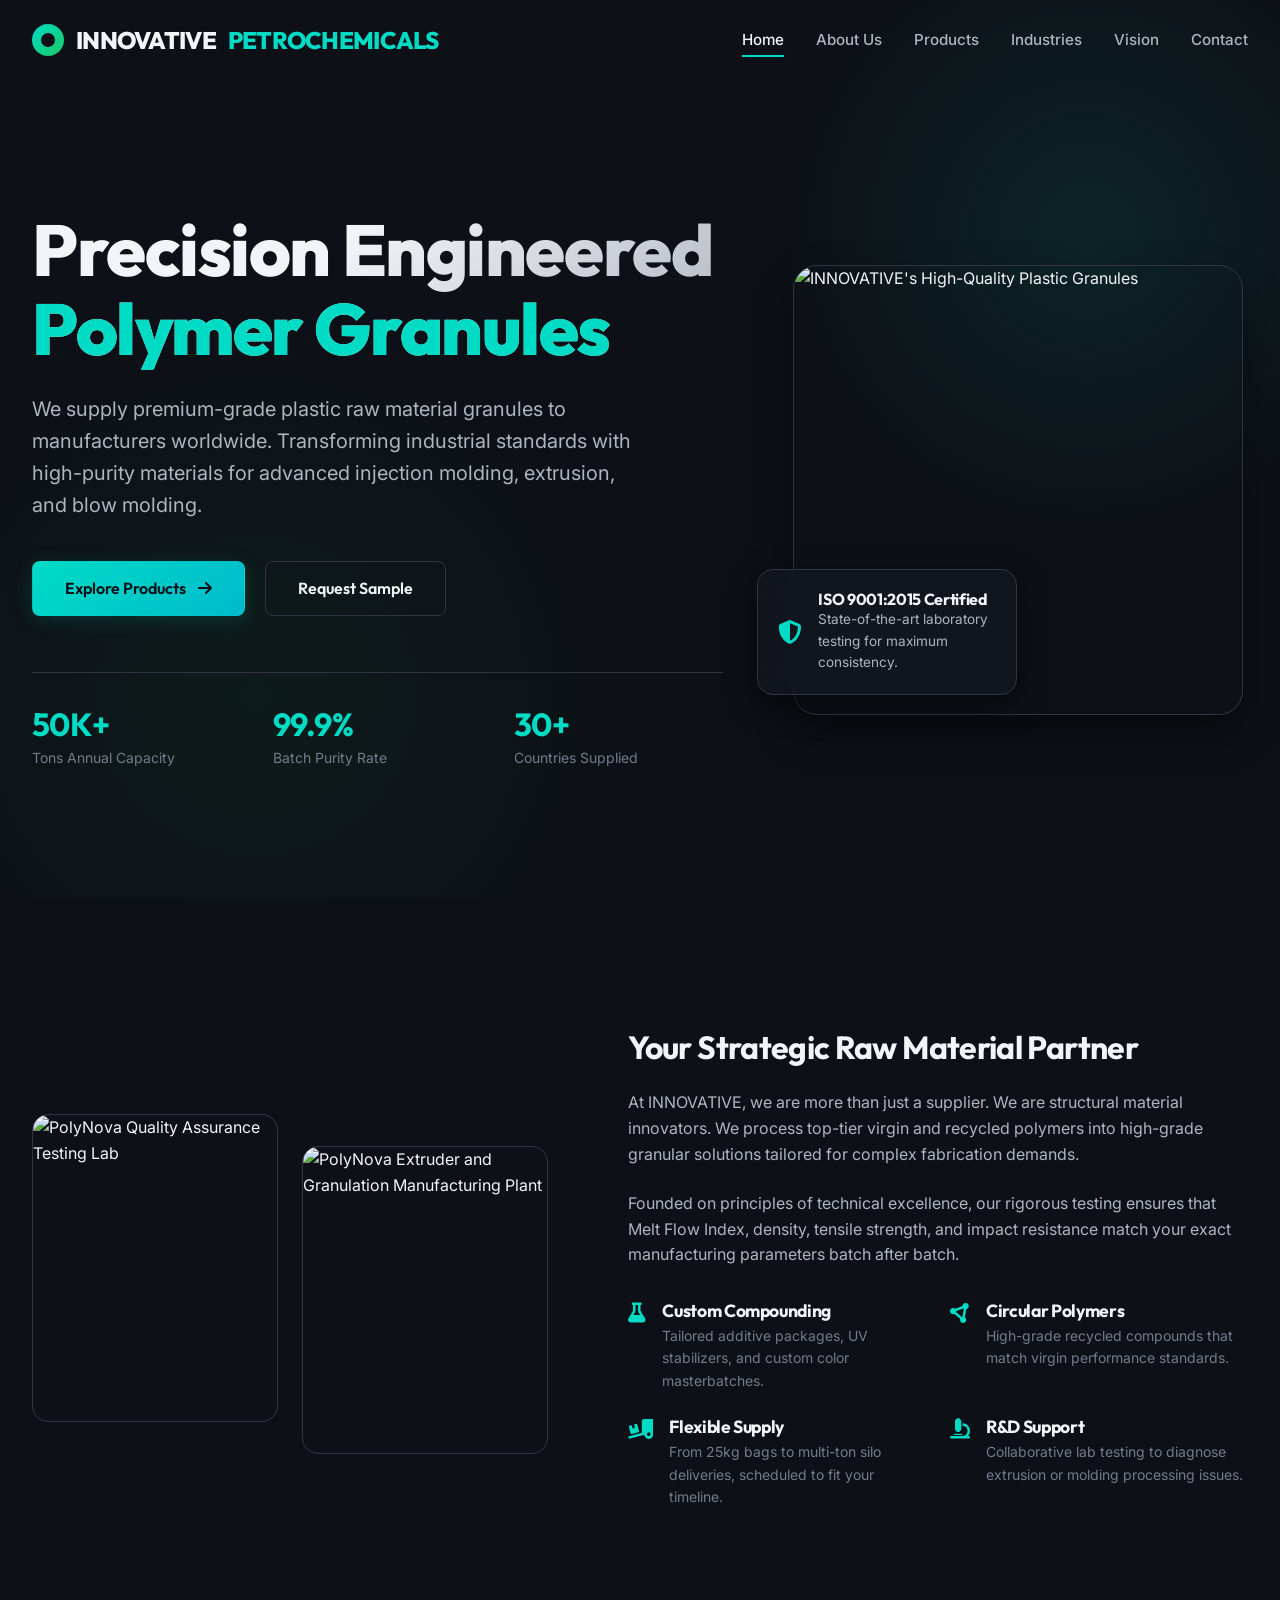
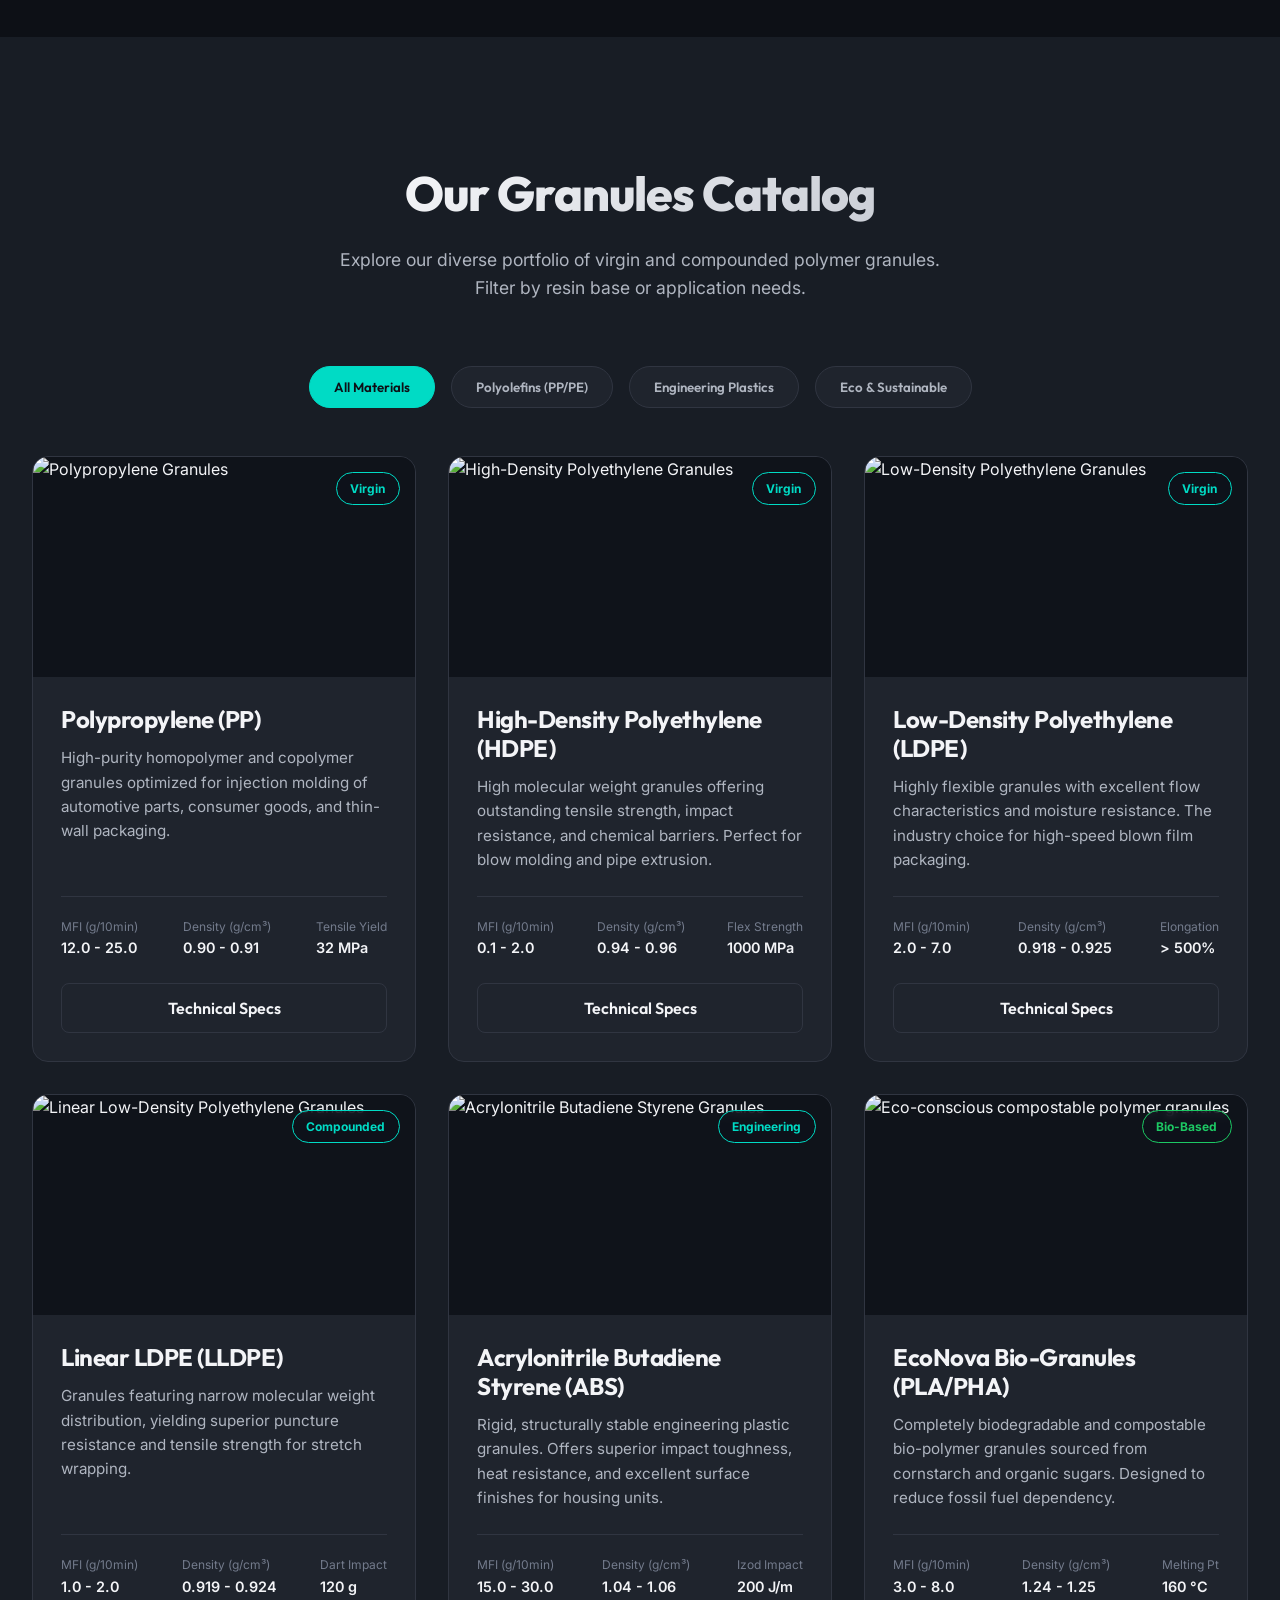
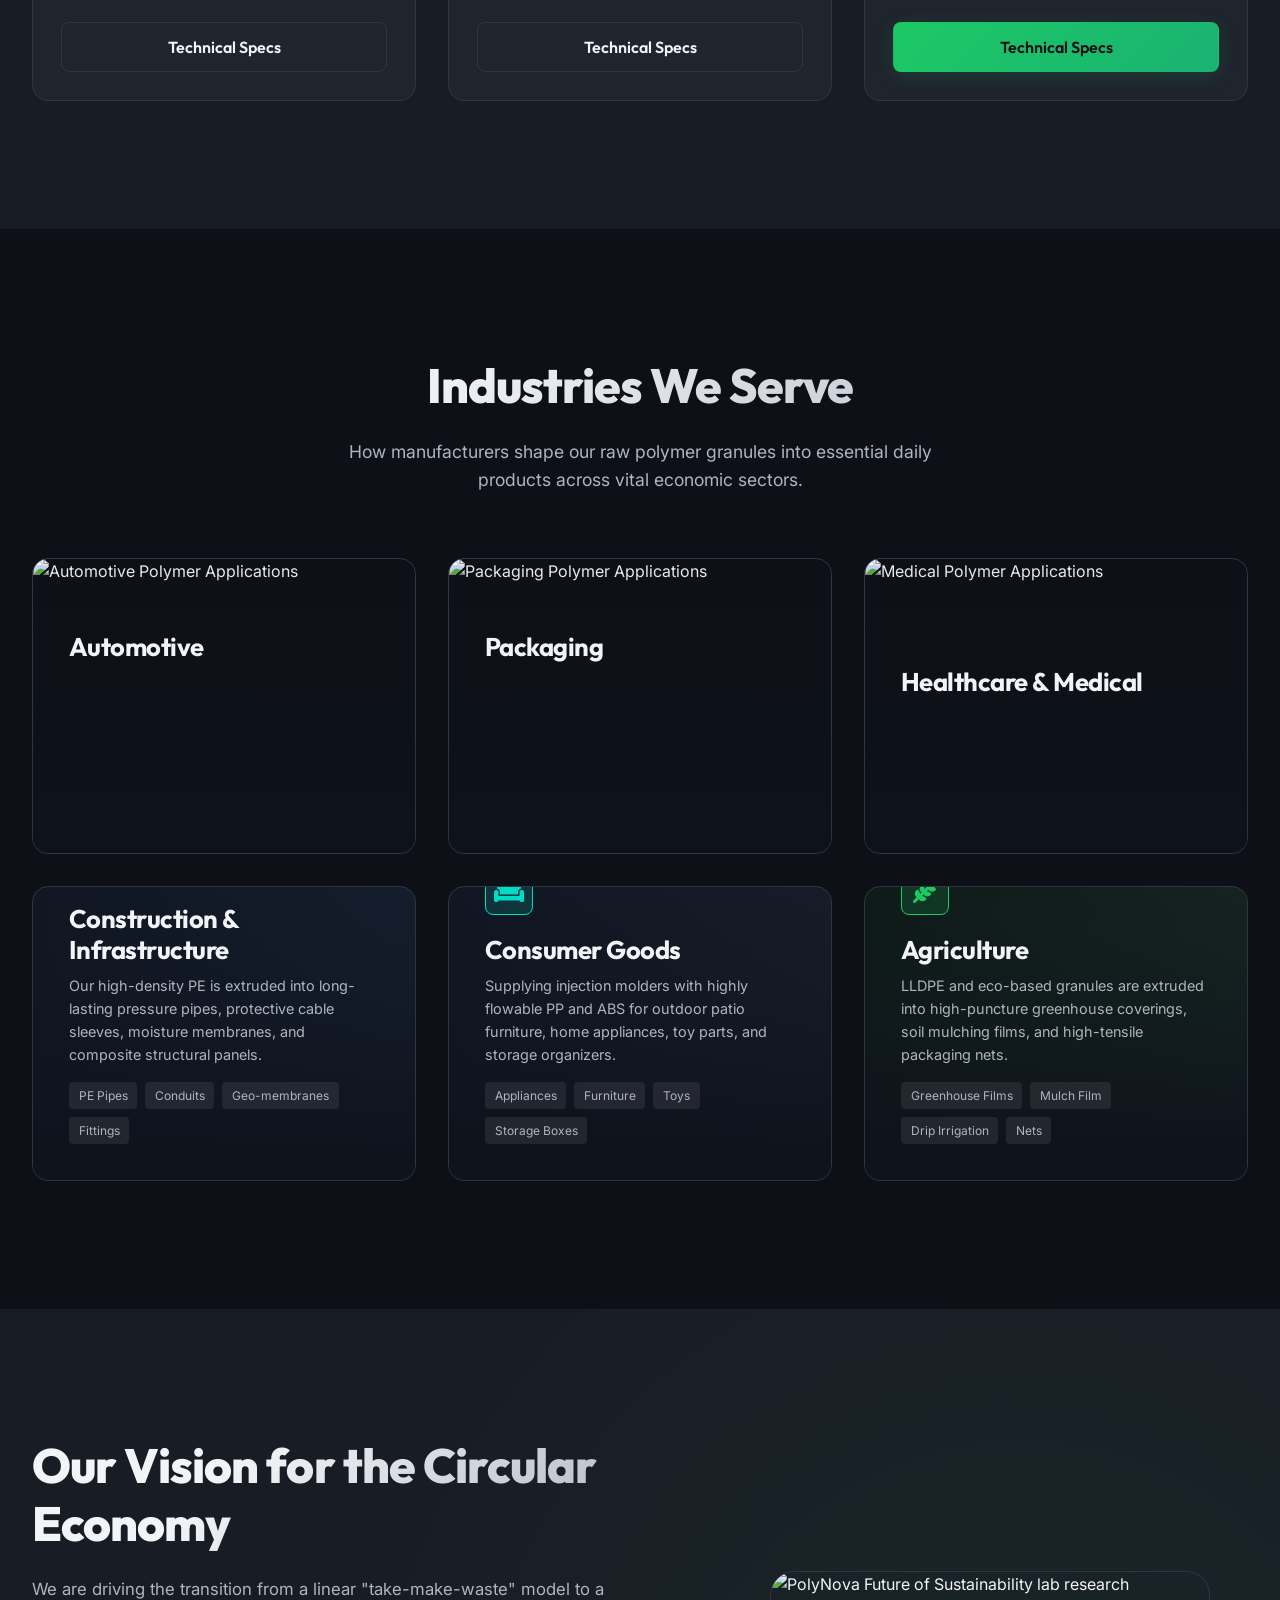
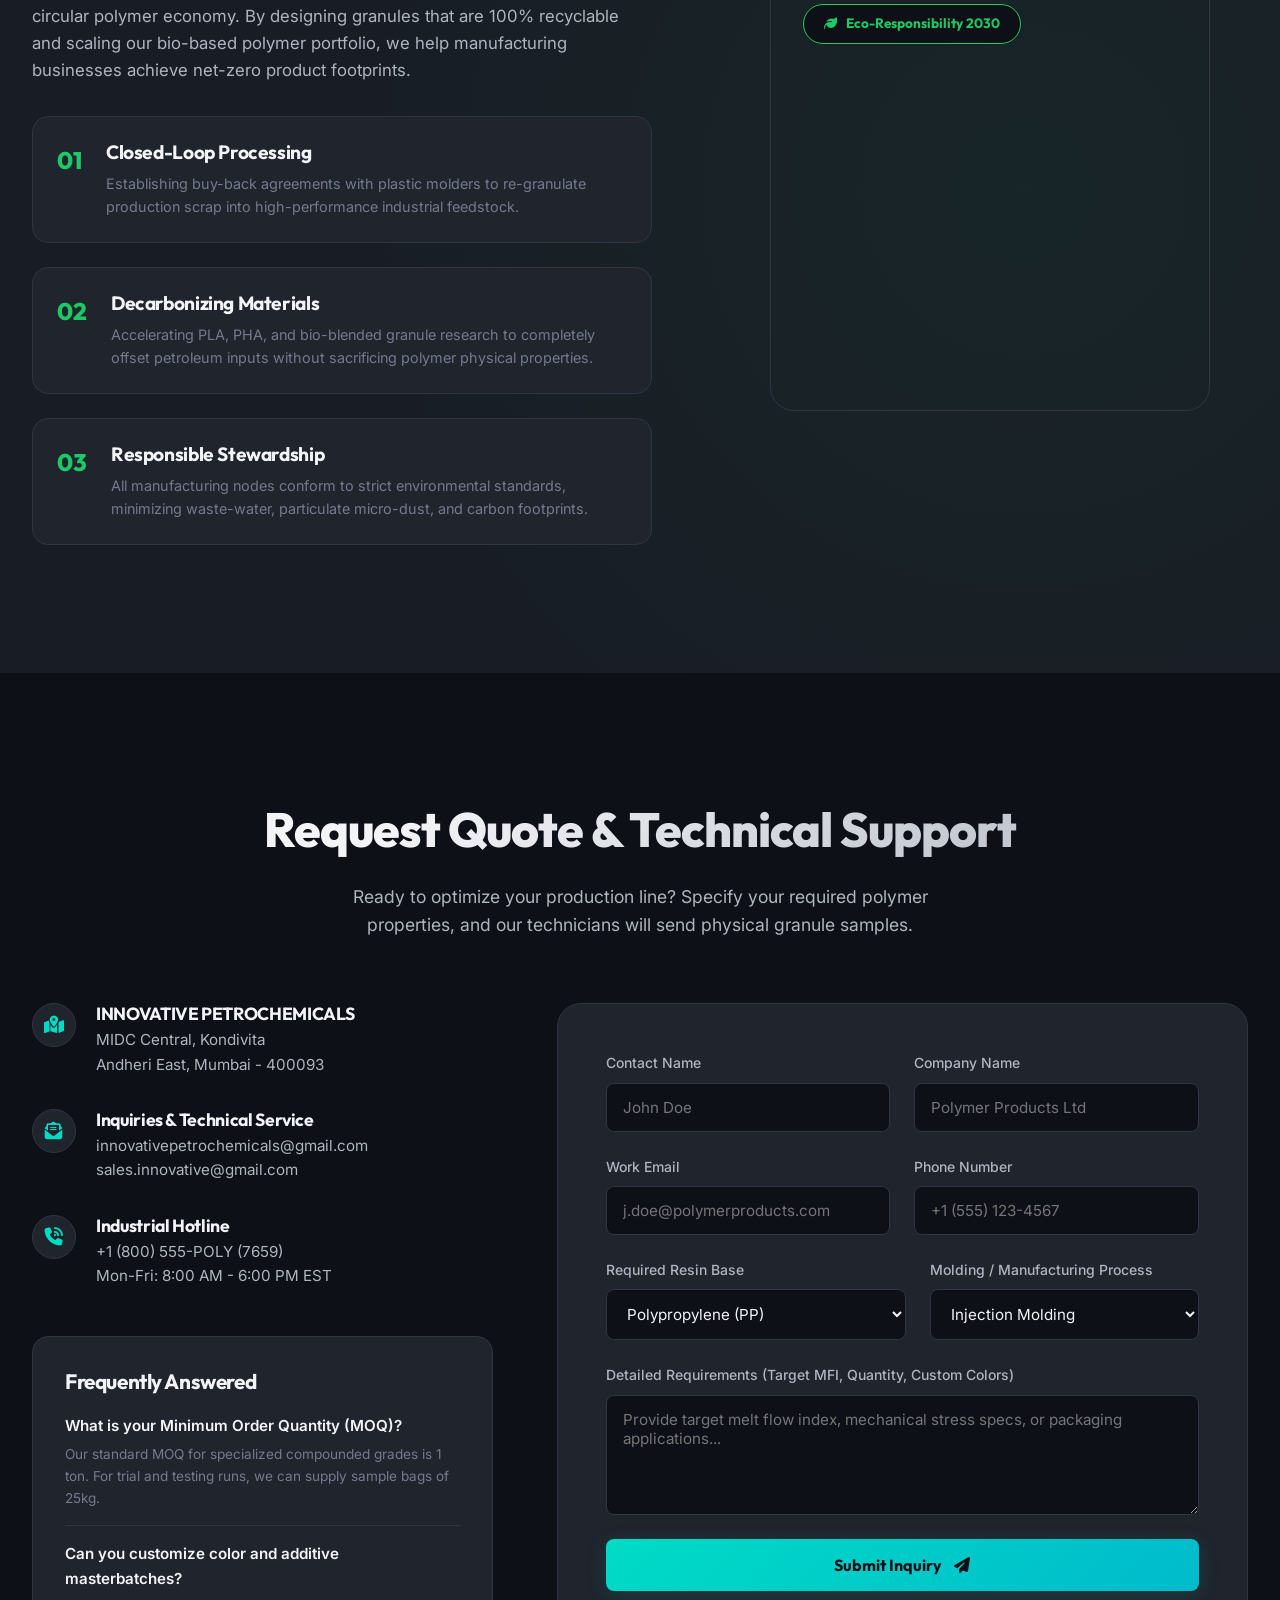
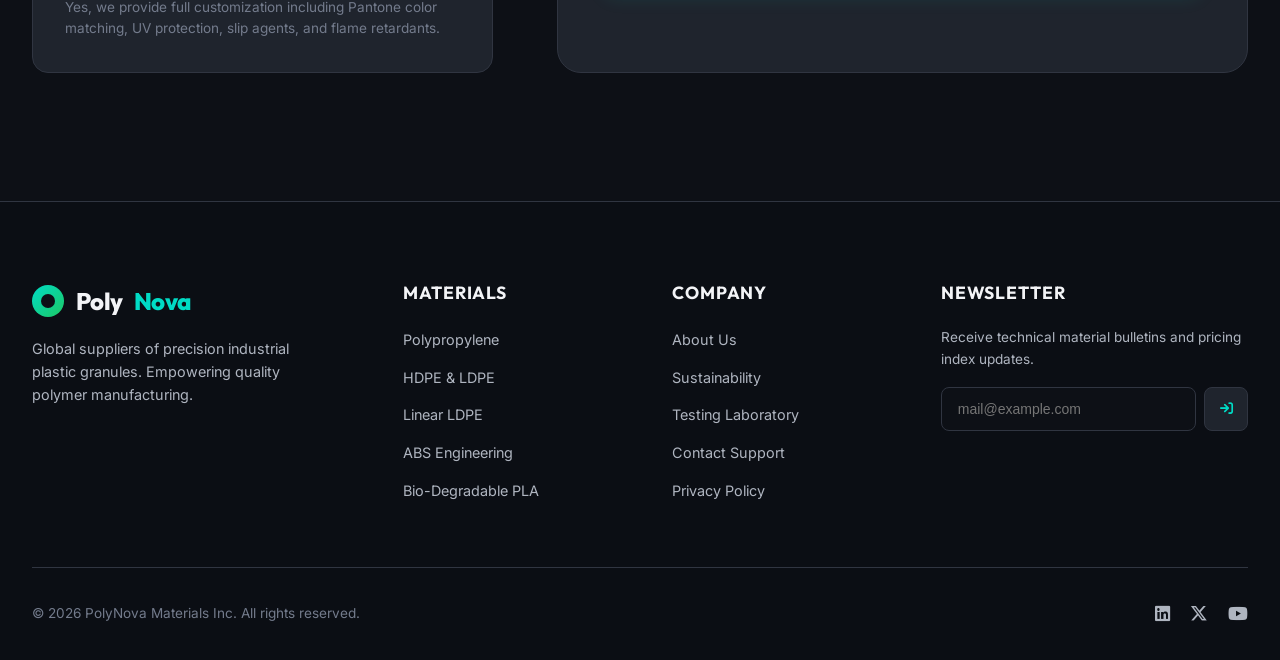
==== index.html @ b6fdddb2 "Added files via upload to this repo" ====
<!DOCTYPE html>
<html lang="en">

<head>
    <meta charset="UTF-8">
    <meta name="viewport" content="width=device-width, initial-scale=1.0">
    <title>INNOVATIVE PETROCHEMICALS| Premium Polymer Granules & Raw Materials</title>
    <!-- Meta tags for SEO -->
    <meta name="description"
        content="PolyNova is a leading supplier of premium-grade plastic raw material granules (PP, HDPE, LDPE, LLDPE, ABS) for polymer injection molding, extrusion, and sustainable product manufacturing.">
    <!-- FontAwesome for Premium Icons -->
    <link rel="stylesheet" href="https://cdnjs.cloudflare.com/ajax/libs/font-awesome/6.4.0/css/all.min.css">
    <!-- Custom Style Sheet -->
    <link rel="stylesheet" href="style.css">
</head>

<body>

    <!-- --- HEADER / NAVIGATION --- -->
    <header class="header" id="header">
        <div class="container">
            <a href="#home" class="logo" id="logo">
                <div class="logo-icon"></div>
                INNOVATIVE<span>PETROCHEMICALS</span>
            </a>

            <nav>
                <ul class="nav-links" id="nav-links">
                    <li><a href="#home" class="nav-link active">Home</a></li>
                    <li><a href="#about" class="nav-link">About Us</a></li>
                    <li><a href="#products" class="nav-link">Products</a></li>
                    <li><a href="#industries" class="nav-link">Industries</a></li>
                    <li><a href="#vision" class="nav-link">Vision</a></li>
                    <li><a href="#contact" class="nav-link">Contact</a></li>
                </ul>
            </nav>

            <button class="menu-toggle" id="menu-toggle" aria-label="Toggle Navigation Menu">
                <span></span>
                <span></span>
                <span></span>
            </button>
        </div>
    </header>

    <!-- --- INTRODUCTION (HOME) SECTION --- -->
    <section class="hero" id="home">
        <div class="hero-glow-1"></div>
        <div class="hero-glow-2"></div>
        <div class="container">
            <div class="hero-content reveal">
                <h1>Precision Engineered <span>Polymer Granules</span></h1>
                <p>We supply premium-grade plastic raw material granules to manufacturers worldwide. Transforming
                    industrial standards with high-purity materials for advanced injection molding, extrusion, and blow
                    molding.</p>
                <div class="hero-buttons">
                    <a href="#products" class="btn btn-primary">Explore Products <i
                            class="fa-solid fa-arrow-right"></i></a>
                    <a href="#contact" class="btn btn-secondary">Request Sample</a>
                </div>
                <div class="hero-stats">
                    <div class="stat-item">
                        <h3 id="stat-capacity">50K+</h3>
                        <p>Tons Annual Capacity</p>
                    </div>
                    <div class="stat-item">
                        <h3 id="stat-purity">99.9%</h3>
                        <p>Batch Purity Rate</p>
                    </div>
                    <div class="stat-item">
                        <h3 id="stat-global">30+</h3>
                        <p>Countries Supplied</p>
                    </div>
                </div>
            </div>
            <div class="hero-visual reveal">
                <div class="hero-image-wrapper">
                    <img src="assets/hero_granules.png" alt="INNOVATIVE's High-Quality Plastic Granules">
                </div>
                <div class="hero-floating-card glass-panel">
                    <i class="fa-solid fa-shield-halved"></i>
                    <div>
                        <h4>ISO 9001:2015 Certified</h4>
                        <p>State-of-the-art laboratory testing for maximum consistency.</p>
                    </div>
                </div>
            </div>
        </div>
    </section>

    <!-- --- ABOUT US SECTION --- -->
    <section class="section" id="about">
        <div class="container">
            <div class="about-grid">
                <div class="about-visual reveal">
                    <div class="about-img">
                        <img src="assets/about_lab.png" alt="PolyNova Quality Assurance Testing Lab">
                    </div>
                    <div class="about-img">
                        <img src="assets/about_factory.png" alt="PolyNova Extruder and Granulation Manufacturing Plant">
                    </div>
                </div>
                <div class="about-content reveal">
                    <h3>Your Strategic Raw Material Partner</h3>
                    <p>At INNOVATIVE, we are more than just a supplier. We are structural material innovators. We
                        process
                        top-tier virgin and recycled polymers into high-grade granular solutions tailored for complex
                        fabrication demands.</p>
                    <p>Founded on principles of technical excellence, our rigorous testing ensures that Melt Flow Index,
                        density, tensile strength, and impact resistance match your exact manufacturing parameters batch
                        after batch.</p>

                    <div class="about-features">
                        <div class="about-feature-item">
                            <i class="fa-solid fa-flask"></i>
                            <div>
                                <h4>Custom Compounding</h4>
                                <p>Tailored additive packages, UV stabilizers, and custom color masterbatches.</p>
                            </div>
                        </div>
                        <div class="about-feature-item">
                            <i class="fa-solid fa-circle-nodes"></i>
                            <div>
                                <h4>Circular Polymers</h4>
                                <p>High-grade recycled compounds that match virgin performance standards.</p>
                            </div>
                        </div>
                        <div class="about-feature-item">
                            <i class="fa-solid fa-truck-ramp-box"></i>
                            <div>
                                <h4>Flexible Supply</h4>
                                <p>From 25kg bags to multi-ton silo deliveries, scheduled to fit your timeline.</p>
                            </div>
                        </div>
                        <div class="about-feature-item">
                            <i class="fa-solid fa-microscope"></i>
                            <div>
                                <h4>R&D Support</h4>
                                <p>Collaborative lab testing to diagnose extrusion or molding processing issues.</p>
                            </div>
                        </div>
                    </div>
                </div>
            </div>
        </div>
    </section>

    <!-- --- PRODUCTS SECTION --- -->
    <section class="section" id="products">
        <div class="container">
            <div class="reveal">
                <h2 class="section-title">Our Granules Catalog</h2>
                <p class="section-subtitle">Explore our diverse portfolio of virgin and compounded polymer granules.
                    Filter by resin base or application needs.</p>
            </div>

            <!-- Filters -->
            <div class="products-filter reveal">
                <button class="filter-btn active" data-filter="all">All Materials</button>
                <button class="filter-btn" data-filter="polyolefins">Polyolefins (PP/PE)</button>
                <button class="filter-btn" data-filter="engineering">Engineering Plastics</button>
                <button class="filter-btn" data-filter="eco">Eco & Sustainable</button>
            </div>

            <!-- Products Grid -->
            <div class="products-grid reveal" id="products-grid">
                <!-- PP Card -->
                <div class="product-card" data-category="polyolefins" data-product-id="pp">
                    <div class="product-img-wrapper">
                        <span class="product-badge">Virgin</span>
                        <img src="assets/hero_granules.png" alt="Polypropylene Granules">
                    </div>
                    <div class="product-info">
                        <h3>Polypropylene (PP)</h3>
                        <p>High-purity homopolymer and copolymer granules optimized for injection molding of automotive
                            parts, consumer goods, and thin-wall packaging.</p>
                        <div class="product-specs-summary">
                            <div class="spec-brief">
                                <span class="spec-label">MFI (g/10min)</span>
                                <span class="spec-val">12.0 - 25.0</span>
                            </div>
                            <div class="spec-brief">
                                <span class="spec-label">Density (g/cm³)</span>
                                <span class="spec-val">0.90 - 0.91</span>
                            </div>
                            <div class="spec-brief">
                                <span class="spec-label">Tensile Yield</span>
                                <span class="spec-val">32 MPa</span>
                            </div>
                        </div>
                        <button class="btn btn-secondary open-modal-btn">Technical Specs</button>
                    </div>
                </div>

                <!-- HDPE Card -->
                <div class="product-card" data-category="polyolefins" data-product-id="hdpe">
                    <div class="product-img-wrapper">
                        <span class="product-badge">Virgin</span>
                        <img src="assets/about_lab.png" alt="High-Density Polyethylene Granules">
                    </div>
                    <div class="product-info">
                        <h3>High-Density Polyethylene (HDPE)</h3>
                        <p>High molecular weight granules offering outstanding tensile strength, impact resistance, and
                            chemical barriers. Perfect for blow molding and pipe extrusion.</p>
                        <div class="product-specs-summary">
                            <div class="spec-brief">
                                <span class="spec-label">MFI (g/10min)</span>
                                <span class="spec-val">0.1 - 2.0</span>
                            </div>
                            <div class="spec-brief">
                                <span class="spec-label">Density (g/cm³)</span>
                                <span class="spec-val">0.94 - 0.96</span>
                            </div>
                            <div class="spec-brief">
                                <span class="spec-label">Flex Strength</span>
                                <span class="spec-val">1000 MPa</span>
                            </div>
                        </div>
                        <button class="btn btn-secondary open-modal-btn">Technical Specs</button>
                    </div>
                </div>

                <!-- LDPE Card -->
                <div class="product-card" data-category="polyolefins" data-product-id="ldpe">
                    <div class="product-img-wrapper">
                        <span class="product-badge">Virgin</span>
                        <img src="assets/about_factory.png" alt="Low-Density Polyethylene Granules">
                    </div>
                    <div class="product-info">
                        <h3>Low-Density Polyethylene (LDPE)</h3>
                        <p>Highly flexible granules with excellent flow characteristics and moisture resistance. The
                            industry choice for high-speed blown film packaging.</p>
                        <div class="product-specs-summary">
                            <div class="spec-brief">
                                <span class="spec-label">MFI (g/10min)</span>
                                <span class="spec-val">2.0 - 7.0</span>
                            </div>
                            <div class="spec-brief">
                                <span class="spec-label">Density (g/cm³)</span>
                                <span class="spec-val">0.918 - 0.925</span>
                            </div>
                            <div class="spec-brief">
                                <span class="spec-label">Elongation</span>
                                <span class="spec-val">&gt; 500%</span>
                            </div>
                        </div>
                        <button class="btn btn-secondary open-modal-btn">Technical Specs</button>
                    </div>
                </div>

                <!-- LLDPE Card -->
                <div class="product-card" data-category="polyolefins" data-product-id="lldpe">
                    <div class="product-img-wrapper">
                        <span class="product-badge">Compounded</span>
                        <img src="assets/hero_granules.png" alt="Linear Low-Density Polyethylene Granules">
                    </div>
                    <div class="product-info">
                        <h3>Linear LDPE (LLDPE)</h3>
                        <p>Granules featuring narrow molecular weight distribution, yielding superior puncture
                            resistance and tensile strength for stretch wrapping.</p>
                        <div class="product-specs-summary">
                            <div class="spec-brief">
                                <span class="spec-label">MFI (g/10min)</span>
                                <span class="spec-val">1.0 - 2.0</span>
                            </div>
                            <div class="spec-brief">
                                <span class="spec-label">Density (g/cm³)</span>
                                <span class="spec-val">0.919 - 0.924</span>
                            </div>
                            <div class="spec-brief">
                                <span class="spec-label">Dart Impact</span>
                                <span class="spec-val">120 g</span>
                            </div>
                        </div>
                        <button class="btn btn-secondary open-modal-btn">Technical Specs</button>
                    </div>
                </div>

                <!-- ABS Card -->
                <div class="product-card" data-category="engineering" data-product-id="abs">
                    <div class="product-img-wrapper">
                        <span class="product-badge">Engineering</span>
                        <img src="assets/about_lab.png" alt="Acrylonitrile Butadiene Styrene Granules">
                    </div>
                    <div class="product-info">
                        <h3>Acrylonitrile Butadiene Styrene (ABS)</h3>
                        <p>Rigid, structurally stable engineering plastic granules. Offers superior impact toughness,
                            heat resistance, and excellent surface finishes for housing units.</p>
                        <div class="product-specs-summary">
                            <div class="spec-brief">
                                <span class="spec-label">MFI (g/10min)</span>
                                <span class="spec-val">15.0 - 30.0</span>
                            </div>
                            <div class="spec-brief">
                                <span class="spec-label">Density (g/cm³)</span>
                                <span class="spec-val">1.04 - 1.06</span>
                            </div>
                            <div class="spec-brief">
                                <span class="spec-label">Izod Impact</span>
                                <span class="spec-val">200 J/m</span>
                            </div>
                        </div>
                        <button class="btn btn-secondary open-modal-btn">Technical Specs</button>
                    </div>
                </div>

                <!-- EcoPolymer Card -->
                <div class="product-card eco" data-category="eco" data-product-id="eco">
                    <div class="product-img-wrapper">
                        <span class="product-badge">Bio-Based</span>
                        <img src="assets/about_factory.png" alt="Eco-conscious compostable polymer granules">
                    </div>
                    <div class="product-info">
                        <h3>EcoNova Bio-Granules (PLA/PHA)</h3>
                        <p>Completely biodegradable and compostable bio-polymer granules sourced from cornstarch and
                            organic sugars. Designed to reduce fossil fuel dependency.</p>
                        <div class="product-specs-summary">
                            <div class="spec-brief">
                                <span class="spec-label">MFI (g/10min)</span>
                                <span class="spec-val">3.0 - 8.0</span>
                            </div>
                            <div class="spec-brief">
                                <span class="spec-label">Density (g/cm³)</span>
                                <span class="spec-val">1.24 - 1.25</span>
                            </div>
                            <div class="spec-brief">
                                <span class="spec-label">Melting Pt</span>
                                <span class="spec-val">160 °C</span>
                            </div>
                        </div>
                        <button class="btn btn-green open-modal-btn">Technical Specs</button>
                    </div>
                </div>
            </div>
        </div>
    </section>

    <!-- --- INDUSTRIES WE SERVE --- -->
    <section class="section" id="industries">
        <div class="container">
            <div class="reveal">
                <h2 class="section-title">Industries We Serve</h2>
                <p class="section-subtitle">How manufacturers shape our raw polymer granules into essential daily
                    products across vital economic sectors.</p>
            </div>

            <div class="industries-grid">
                <!-- Automotive -->
                <div class="industry-card reveal">
                    <img src="assets/industry_auto.png" alt="Automotive Polymer Applications">
                    <div class="industry-content">
                        <div class="industry-icon">
                            <i class="fa-solid fa-car-side"></i>
                        </div>
                        <h3>Automotive</h3>
                        <p class="industry-desc">Manufacturers convert our PP and ABS granules into impact-resistant
                            bumpers, lightweight dashboard assemblies, interior door panels, and under-hood components.
                        </p>
                        <div class="industry-products-tags">
                            <span class="tag">Bumpers</span>
                            <span class="tag">Dashboards</span>
                            <span class="tag">Trims</span>
                            <span class="tag">Engine Covers</span>
                        </div>
                    </div>
                </div>

                <!-- Packaging -->
                <div class="industry-card reveal">
                    <img src="assets/industry_packaging.png" alt="Packaging Polymer Applications">
                    <div class="industry-content">
                        <div class="industry-icon">
                            <i class="fa-solid fa-box-open"></i>
                        </div>
                        <h3>Packaging</h3>
                        <p class="industry-desc">High-speed packaging lines convert our HDPE and LDPE materials into
                            strong food wraps, flexible bags, industrial drums, and cosmetic containers.</p>
                        <div class="industry-products-tags">
                            <span class="tag">Shrink Films</span>
                            <span class="tag">Containers</span>
                            <span class="tag">Crates</span>
                            <span class="tag">Cosmetic Bottles</span>
                        </div>
                    </div>
                </div>

                <!-- Medical -->
                <div class="industry-card reveal">
                    <img src="assets/industry_medical.png" alt="Medical Polymer Applications">
                    <div class="industry-content">
                        <div class="industry-icon">
                            <i class="fa-solid fa-kit-medical"></i>
                        </div>
                        <h3>Healthcare & Medical</h3>
                        <p class="industry-desc">Undergoing sterilization standards, our medical-grade polymers are
                            processed into sterile syringes, fluid IV tubes, hospital trays, and diagnostic equipment
                            shells.</p>
                        <div class="industry-products-tags">
                            <span class="tag">Syringes</span>
                            <span class="tag">IV Tubes</span>
                            <span class="tag">Trays</span>
                            <span class="tag">Housing Units</span>
                        </div>
                    </div>
                </div>

                <!-- Construction -->
                <div class="industry-card reveal" style="background: linear-gradient(135deg, #101622, #182335);">
                    <!-- Fallback stylish geometric background if image fails -->
                    <div class="industry-content" style="transform: translateY(0);">
                        <div class="industry-icon" style="opacity: 1; transform: scale(1);">
                            <i class="fa-solid fa-building"></i>
                        </div>
                        <h3>Construction & Infrastructure</h3>
                        <p class="industry-desc" style="opacity: 1;">Our high-density PE is extruded into long-lasting
                            pressure pipes, protective cable sleeves, moisture membranes, and composite structural
                            panels.</p>
                        <div class="industry-products-tags" style="opacity: 1;">
                            <span class="tag">PE Pipes</span>
                            <span class="tag">Conduits</span>
                            <span class="tag">Geo-membranes</span>
                            <span class="tag">Fittings</span>
                        </div>
                    </div>
                </div>

                <!-- Consumer Goods -->
                <div class="industry-card reveal" style="background: linear-gradient(135deg, #101622, #1b202d);">
                    <div class="industry-content" style="transform: translateY(0);">
                        <div class="industry-icon" style="opacity: 1; transform: scale(1);">
                            <i class="fa-solid fa-couch"></i>
                        </div>
                        <h3>Consumer Goods</h3>
                        <p class="industry-desc" style="opacity: 1;">Supplying injection molders with highly flowable PP
                            and ABS for outdoor patio furniture, home appliances, toy parts, and storage organizers.</p>
                        <div class="industry-products-tags" style="opacity: 1;">
                            <span class="tag">Appliances</span>
                            <span class="tag">Furniture</span>
                            <span class="tag">Toys</span>
                            <span class="tag">Storage Boxes</span>
                        </div>
                    </div>
                </div>

                <!-- Agriculture -->
                <div class="industry-card reveal" style="background: linear-gradient(135deg, #0e1b18, #182a25);">
                    <div class="industry-content" style="transform: translateY(0);">
                        <div class="industry-icon"
                            style="opacity: 1; transform: scale(1); border-color: var(--accent-green); background: var(--accent-green-glow);">
                            <i class="fa-solid fa-wheat-awn" style="color: var(--accent-green);"></i>
                        </div>
                        <h3>Agriculture</h3>
                        <p class="industry-desc" style="opacity: 1;">LLDPE and eco-based granules are extruded into
                            high-puncture greenhouse coverings, soil mulching films, and high-tensile packaging nets.
                        </p>
                        <div class="industry-products-tags" style="opacity: 1;">
                            <span class="tag">Greenhouse Films</span>
                            <span class="tag">Mulch Film</span>
                            <span class="tag">Drip Irrigation</span>
                            <span class="tag">Nets</span>
                        </div>
                    </div>
                </div>
            </div>
        </div>
    </section>

    <!-- --- VISION (SUSTAINABILITY & INNOVATION) SECTION --- -->
    <section class="section" id="vision">
        <div class="vision-bg-glow"></div>
        <div class="container">
            <div class="vision-grid">
                <div class="vision-content reveal">
                    <h2 class="section-title" style="text-align: left; margin-left: 0;">Our Vision for the Circular
                        Economy</h2>
                    <p>We are driving the transition from a linear "take-make-waste" model to a circular polymer
                        economy. By designing granules that are 100% recyclable and scaling our bio-based polymer
                        portfolio, we help manufacturing businesses achieve net-zero product footprints.</p>

                    <div class="vision-pillars">
                        <div class="pillar-item">
                            <span class="pillar-num">01</span>
                            <div class="pillar-info">
                                <h4>Closed-Loop Processing</h4>
                                <p>Establishing buy-back agreements with plastic molders to re-granulate production
                                    scrap into high-performance industrial feedstock.</p>
                            </div>
                        </div>
                        <div class="pillar-item">
                            <span class="pillar-num">02</span>
                            <div class="pillar-info">
                                <h4>Decarbonizing Materials</h4>
                                <p>Accelerating PLA, PHA, and bio-blended granule research to completely offset
                                    petroleum inputs without sacrificing polymer physical properties.</p>
                            </div>
                        </div>
                        <div class="pillar-item">
                            <span class="pillar-num">03</span>
                            <div class="pillar-info">
                                <h4>Responsible Stewardship</h4>
                                <p>All manufacturing nodes conform to strict environmental standards, minimizing
                                    waste-water, particulate micro-dust, and carbon footprints.</p>
                            </div>
                        </div>
                    </div>
                </div>

                <div class="vision-visual reveal">
                    <div class="vision-card-wrapper">
                        <!-- Reuse lab/QA or granules image in a nice glass filter container -->
                        <img src="assets/about_lab.png" alt="PolyNova Future of Sustainability lab research">
                        <div class="vision-badge">
                            <i class="fa-solid fa-leaf"></i> Eco-Responsibility 2030
                        </div>
                    </div>
                </div>
            </div>
        </div>
    </section>

    <!-- --- CONTACT US & INQUIRY SECTION --- -->
    <section class="section" id="contact">
        <div class="container">
            <div class="reveal">
                <h2 class="section-title">Request Quote & Technical Support</h2>
                <p class="section-subtitle">Ready to optimize your production line? Specify your required polymer
                    properties, and our technicians will send physical granule samples.</p>
            </div>

            <div class="contact-grid">
                <!-- Left panel: Info & FAQ -->
                <div class="contact-info-panel reveal">
                    <div class="contact-details">
                        <div class="contact-detail-item">
                            <i class="fa-solid fa-map-location-dot"></i>
                            <div>
                                <h4>INNOVATIVE PETROCHEMICALS</h4>
                                <p>MIDC Central, Kondivita<br>Andheri East, Mumbai - 400093</p>
                            </div>
                        </div>

                        <div class="contact-detail-item">
                            <i class="fa-solid fa-envelope-open-text"></i>
                            <div>
                                <h4>Inquiries & Technical Service</h4>
                                <p>innovativepetrochemicals@gmail.com<br>sales.innovative@gmail.com</p>
                            </div>
                        </div>

                        <div class="contact-detail-item">
                            <i class="fa-solid fa-phone-volume"></i>
                            <div>
                                <h4>Industrial Hotline</h4>
                                <p>+1 (800) 555-POLY (7659)<br>Mon-Fri: 8:00 AM - 6:00 PM EST</p>
                            </div>
                        </div>
                    </div>

                    <div class="contact-faq">
                        <h3>Frequently Answered</h3>
                        <div class="faq-list">
                            <div class="faq-item">
                                <p class="faq-question">What is your Minimum Order Quantity (MOQ)?</p>
                                <p class="faq-answer">Our standard MOQ for specialized compounded grades is 1 ton. For
                                    trial and testing runs, we can supply sample bags of 25kg.</p>
                            </div>
                            <div class="faq-item">
                                <p class="faq-question">Can you customize color and additive masterbatches?</p>
                                <p class="faq-answer">Yes, we provide full customization including Pantone color
                                    matching, UV protection, slip agents, and flame retardants.</p>
                            </div>
                        </div>
                    </div>
                </div>

                <!-- Right panel: Form -->
                <div class="contact-form-panel reveal">
                    <form class="contact-form" id="contact-form">
                        <div class="form-group-row">
                            <div class="form-group">
                                <label for="form-name">Contact Name</label>
                                <input type="text" id="form-name" required placeholder="John Doe">
                            </div>
                            <div class="form-group">
                                <label for="form-company">Company Name</label>
                                <input type="text" id="form-company" required placeholder="Polymer Products Ltd">
                            </div>
                        </div>

                        <div class="form-group-row">
                            <div class="form-group">
                                <label for="form-email">Work Email</label>
                                <input type="email" id="form-email" required placeholder="j.doe@polymerproducts.com">
                            </div>
                            <div class="form-group">
                                <label for="form-phone">Phone Number</label>
                                <input type="tel" id="form-phone" placeholder="+1 (555) 123-4567">
                            </div>
                        </div>

                        <div class="form-group-row">
                            <div class="form-group">
                                <label for="form-resin">Required Resin Base</label>
                                <select id="form-resin">
                                    <option value="PP">Polypropylene (PP)</option>
                                    <option value="HDPE">High-Density Polyethylene (HDPE)</option>
                                    <option value="LDPE">Low-Density Polyethylene (LDPE)</option>
                                    <option value="LLDPE">Linear LDPE (LLDPE)</option>
                                    <option value="ABS">Acrylonitrile Butadiene (ABS)</option>
                                    <option value="Eco">EcoNova Bio-Granules (PLA/PHA)</option>
                                    <option value="Other">Other / Custom Compound</option>
                                </select>
                            </div>
                            <div class="form-group">
                                <label for="form-process">Molding / Manufacturing Process</label>
                                <select id="form-process">
                                    <option value="Injection">Injection Molding</option>
                                    <option value="Blow">Blow Molding</option>
                                    <option value="Extrusion-Pipe">Extrusion - Pipe/Profile</option>
                                    <option value="Extrusion-Film">Extrusion - Blown Film</option>
                                    <option value="Thermoforming">Thermoforming</option>
                                    <option value="Other">Other Processing Method</option>
                                </select>
                            </div>
                        </div>

                        <div class="form-group">
                            <label for="form-message">Detailed Requirements (Target MFI, Quantity, Custom
                                Colors)</label>
                            <textarea id="form-message" required
                                placeholder="Provide target melt flow index, mechanical stress specs, or packaging applications..."></textarea>
                        </div>

                        <button type="submit" class="form-submit-btn" id="form-submit-btn">
                            Submit Inquiry <i class="fa-solid fa-paper-plane"></i>
                        </button>
                    </form>
                </div>
            </div>
        </div>
    </section>

    <!-- --- FOOTER --- -->
    <footer class="footer">
        <div class="container">
            <div class="footer-grid">
                <div class="footer-brand">
                    <a href="#home" class="logo">
                        <div class="logo-icon"></div>
                        Poly<span>Nova</span>
                    </a>
                    <p>Global suppliers of precision industrial plastic granules. Empowering quality polymer
                        manufacturing.</p>
                </div>

                <div class="footer-col">
                    <h4>Materials</h4>
                    <ul>
                        <li><a href="#products">Polypropylene</a></li>
                        <li><a href="#products">HDPE & LDPE</a></li>
                        <li><a href="#products">Linear LDPE</a></li>
                        <li><a href="#products">ABS Engineering</a></li>
                        <li><a href="#products">Bio-Degradable PLA</a></li>
                    </ul>
                </div>

                <div class="footer-col">
                    <h4>Company</h4>
                    <ul>
                        <li><a href="#about">About Us</a></li>
                        <li><a href="#vision">Sustainability</a></li>
                        <li><a href="#about">Testing Laboratory</a></li>
                        <li><a href="#contact">Contact Support</a></li>
                        <li><a href="#contact">Privacy Policy</a></li>
                    </ul>
                </div>

                <div class="footer-col">
                    <h4>Newsletter</h4>
                    <p style="font-size: 0.85rem; color: var(--text-secondary); margin-bottom: 1rem;">Receive technical
                        material bulletins and pricing index updates.</p>
                    <form class="newsletter-form" id="newsletter-form">
                        <input type="email" placeholder="mail@example.com" required id="newsletter-email">
                        <button type="submit" aria-label="Subscribe to Technical Bulletins"><i
                                class="fa-solid fa-arrow-right-to-bracket"></i></button>
                    </form>
                </div>
            </div>

            <div class="footer-bottom">
                <p>&copy; 2026 PolyNova Materials Inc. All rights reserved.</p>
                <div class="footer-socials">
                    <a href="#" aria-label="PolyNova LinkedIn"><i class="fa-brands fa-linkedin"></i></a>
                    <a href="#" aria-label="PolyNova Twitter/X"><i class="fa-brands fa-x-twitter"></i></a>
                    <a href="#" aria-label="PolyNova YouTube"><i class="fa-brands fa-youtube"></i></a>
                </div>
            </div>
        </div>
    </footer>

    <!-- --- DETAIL MODAL OVERLAY --- -->
    <div class="modal-overlay" id="detail-modal">
        <div class="modal-content">
            <button class="modal-close-btn" id="modal-close-btn" aria-label="Close details modal">
                <i class="fa-solid fa-xmark"></i>
            </button>
            <div class="modal-body" id="modal-body">
                <!-- Populated dynamically via JS -->
            </div>
        </div>
    </div>

    <!-- --- TOAST NOTIFICATIONS --- -->
    <div class="toast" id="toast-message">
        <i class="fa-solid fa-circle-check"></i>
        <span id="toast-text">Submission Successful!</span>
    </div>

    <!-- Custom Interaction Script -->
    <script src="app.js"></script>
</body>

</html>
---- style.css ----
@import url('https://fonts.googleapis.com/css2?family=Inter:wght@300;400;500;600;700&family=Outfit:wght@300;400;500;600;700;800&display=swap');

/* --- DESIGN SYSTEM & CSS VARIABLES --- */
:root {
    /* Color Palette */
    --bg-primary: hsl(220, 25%, 7%);
    --bg-secondary: hsl(220, 20%, 12%);
    --bg-card: hsl(220, 18%, 15%);
    --bg-card-hover: hsl(220, 18%, 18%);
    
    --accent-teal: hsl(174, 100%, 43%);
    --accent-teal-glow: hsla(174, 100%, 43%, 0.15);
    --accent-green: hsl(145, 75%, 45%);
    --accent-green-glow: hsla(145, 75%, 45%, 0.15);
    
    --text-primary: hsl(220, 20%, 96%);
    --text-secondary: hsl(220, 12%, 72%);
    --text-muted: hsl(220, 10%, 50%);
    
    --border-color: hsl(220, 15%, 22%);
    --border-hover: hsl(220, 15%, 32%);
    
    /* Typography */
    --font-heading: 'Outfit', sans-serif;
    --font-body: 'Inter', sans-serif;
    
    /* Layout and Spacing */
    --max-width: 1280px;
    --header-height: 80px;
    --border-radius-sm: 8px;
    --border-radius-md: 16px;
    --border-radius-lg: 24px;
    
    /* Transitions */
    --transition-fast: 0.2s cubic-bezier(0.4, 0, 0.2, 1);
    --transition-smooth: 0.4s cubic-bezier(0.4, 0, 0.2, 1);
}

/* --- RESET & BASIC STYLES --- */
* {
    margin: 0;
    padding: 0;
    box-sizing: border-box;
}

html {
    scroll-behavior: smooth;
    scroll-padding-top: var(--header-height);
}

body {
    background-color: var(--bg-primary);
    color: var(--text-primary);
    font-family: var(--font-body);
    line-height: 1.6;
    overflow-x: hidden;
}

/* Custom Scrollbar */
::-webkit-scrollbar {
    width: 10px;
}
::-webkit-scrollbar-track {
    background: var(--bg-primary);
}
::-webkit-scrollbar-thumb {
    background: var(--border-color);
    border-radius: 5px;
}
::-webkit-scrollbar-thumb:hover {
    background: var(--accent-teal);
}

/* --- GLOBAL UTILITIES & REUSABLE CLASSES --- */
.container {
    max-width: var(--max-width);
    margin: 0 auto;
    padding: 0 2rem;
    width: 100%;
}

.section {
    padding: 8rem 0;
    position: relative;
}

.section:nth-child(even) {
    background-color: var(--bg-secondary);
}

/* Typography Presets */
h1, h2, h3, h4, h5, h6 {
    font-family: var(--font-heading);
    font-weight: 700;
    letter-spacing: -0.02em;
    line-height: 1.2;
}

.section-title {
    font-size: 3rem;
    margin-bottom: 1.5rem;
    text-align: center;
    font-weight: 800;
    background: linear-gradient(135deg, var(--text-primary) 30%, var(--text-secondary));
    -webkit-background-clip: text;
    -webkit-text-fill-color: transparent;
}

.section-subtitle {
    font-size: 1.1rem;
    color: var(--text-secondary);
    max-width: 600px;
    margin: 0 auto 4rem auto;
    text-align: center;
    font-weight: 400;
}

/* Dynamic Buttons */
.btn {
    display: inline-flex;
    align-items: center;
    justify-content: center;
    gap: 0.75rem;
    font-family: var(--font-heading);
    font-weight: 600;
    font-size: 1rem;
    padding: 0.875rem 2rem;
    border-radius: var(--border-radius-sm);
    border: 1px solid transparent;
    cursor: pointer;
    transition: var(--transition-smooth);
    text-decoration: none;
}

.btn-primary {
    background: linear-gradient(135deg, var(--accent-teal), hsl(185, 100%, 40%));
    color: var(--bg-primary);
    box-shadow: 0 4px 20px var(--accent-teal-glow);
}

.btn-primary:hover {
    transform: translateY(-2px);
    box-shadow: 0 6px 25px hsla(174, 100%, 43%, 0.3);
}

.btn-secondary {
    background: transparent;
    color: var(--text-primary);
    border-color: var(--border-color);
}

.btn-secondary:hover {
    background: var(--border-color);
    border-color: var(--text-secondary);
    transform: translateY(-2px);
}

.btn-green {
    background: linear-gradient(135deg, var(--accent-green), hsl(155, 75%, 40%));
    color: var(--bg-primary);
    box-shadow: 0 4px 20px var(--accent-green-glow);
}

.btn-green:hover {
    transform: translateY(-2px);
    box-shadow: 0 6px 25px hsla(145, 75%, 45%, 0.3);
}

/* Glassmorphism details */
.glass-panel {
    background: rgba(26, 32, 44, 0.4);
    backdrop-filter: blur(16px);
    -webkit-backdrop-filter: blur(16px);
    border: 1px solid var(--border-color);
}

/* --- HEADER & NAVIGATION --- */
.header {
    position: fixed;
    top: 0;
    left: 0;
    right: 0;
    height: var(--header-height);
    display: flex;
    align-items: center;
    z-index: 1000;
    transition: var(--transition-fast);
}

.header.scrolled {
    background: rgba(14, 18, 27, 0.8);
    backdrop-filter: blur(12px);
    -webkit-backdrop-filter: blur(12px);
    border-bottom: 1px solid var(--border-color);
}

.header .container {
    display: flex;
    justify-content: space-between;
    align-items: center;
}

.logo {
    display: flex;
    align-items: center;
    gap: 0.75rem;
    text-decoration: none;
    color: var(--text-primary);
    font-family: var(--font-heading);
    font-weight: 800;
    font-size: 1.5rem;
    letter-spacing: -0.03em;
}

.logo span {
    color: var(--accent-teal);
}

.logo-icon {
    width: 32px;
    height: 32px;
    background: linear-gradient(135deg, var(--accent-teal), var(--accent-green));
    border-radius: 50%;
    display: flex;
    align-items: center;
    justify-content: center;
    position: relative;
}

.logo-icon::after {
    content: '';
    position: absolute;
    width: 14px;
    height: 14px;
    background: var(--bg-primary);
    border-radius: 50%;
}

.nav-links {
    display: flex;
    gap: 2rem;
    list-style: none;
}

.nav-links a {
    text-decoration: none;
    color: var(--text-secondary);
    font-weight: 500;
    font-size: 0.95rem;
    transition: var(--transition-fast);
    position: relative;
    padding: 0.5rem 0;
}

.nav-links a:hover,
.nav-links a.active {
    color: var(--text-primary);
}

.nav-links a::after {
    content: '';
    position: absolute;
    bottom: 0;
    left: 0;
    width: 0;
    height: 2px;
    background: var(--accent-teal);
    transition: var(--transition-fast);
}

.nav-links a:hover::after,
.nav-links a.active::after {
    width: 100%;
}

/* Mobile Menu Toggle */
.menu-toggle {
    display: none;
    background: none;
    border: none;
    cursor: pointer;
    padding: 0.5rem;
}

.menu-toggle span {
    display: block;
    width: 25px;
    height: 2px;
    background: var(--text-primary);
    margin: 6px 0;
    transition: var(--transition-fast);
}

/* --- INTRODUCTION (HERO) --- */
.hero {
    min-height: 100vh;
    display: flex;
    align-items: center;
    position: relative;
    padding-top: var(--header-height);
    overflow: hidden;
}

.hero-glow-1 {
    position: absolute;
    top: -10%;
    right: -10%;
    width: 50vw;
    height: 50vw;
    background: radial-gradient(circle, hsla(174, 100%, 43%, 0.1) 0%, transparent 70%);
    z-index: 0;
    pointer-events: none;
}

.hero-glow-2 {
    position: absolute;
    bottom: -20%;
    left: -10%;
    width: 60vw;
    height: 60vw;
    background: radial-gradient(circle, hsla(145, 75%, 45%, 0.06) 0%, transparent 70%);
    z-index: 0;
    pointer-events: none;
}

.hero .container {
    display: grid;
    grid-template-columns: 1.2fr 0.8fr;
    gap: 4rem;
    align-items: center;
    position: relative;
    z-index: 1;
}

.hero-content h1 {
    font-size: 4.5rem;
    font-weight: 800;
    margin-bottom: 1.5rem;
    line-height: 1.1;
    background: linear-gradient(135deg, var(--text-primary) 40%, var(--text-secondary));
    -webkit-background-clip: text;
    -webkit-text-fill-color: transparent;
}

.hero-content h1 span {
    color: var(--accent-teal);
    -webkit-text-fill-color: initial;
    background: none;
}

.hero-content p {
    font-size: 1.25rem;
    color: var(--text-secondary);
    margin-bottom: 2.5rem;
    max-width: 620px;
}

.hero-buttons {
    display: flex;
    gap: 1.25rem;
    margin-bottom: 3.5rem;
}

.hero-stats {
    display: grid;
    grid-template-columns: repeat(3, 1fr);
    gap: 2rem;
    border-top: 1px solid var(--border-color);
    padding-top: 2rem;
}

.stat-item h3 {
    font-size: 2rem;
    color: var(--accent-teal);
    margin-bottom: 0.25rem;
}

.stat-item p {
    font-size: 0.875rem;
    color: var(--text-muted);
    margin: 0;
}

.hero-visual {
    position: relative;
    display: flex;
    justify-content: center;
    align-items: center;
}

.hero-image-wrapper {
    position: relative;
    width: 100%;
    max-width: 450px;
    border-radius: var(--border-radius-lg);
    overflow: hidden;
    aspect-ratio: 1;
    border: 1px solid var(--border-color);
    box-shadow: 0 20px 40px rgba(0, 0, 0, 0.4);
}

.hero-image-wrapper img {
    width: 100%;
    height: 100%;
    object-fit: cover;
    transition: var(--transition-smooth);
}

.hero-image-wrapper:hover img {
    transform: scale(1.05);
}

.hero-floating-card {
    position: absolute;
    bottom: 20px;
    left: -30px;
    padding: 1.25rem;
    border-radius: var(--border-radius-md);
    box-shadow: 0 10px 30px rgba(0, 0, 0, 0.5);
    display: flex;
    align-items: center;
    gap: 1rem;
    max-width: 260px;
    border: 1px solid var(--border-color);
}

.hero-floating-card i {
    font-size: 1.5rem;
    color: var(--accent-teal);
}

.hero-floating-card p {
    font-size: 0.85rem;
    color: var(--text-secondary);
}

/* --- ABOUT US --- */
.about-grid {
    display: grid;
    grid-template-columns: 1fr 1.2fr;
    gap: 5rem;
    align-items: center;
}

.about-visual {
    display: grid;
    grid-template-columns: repeat(2, 1fr);
    gap: 1.5rem;
}

.about-img {
    border-radius: var(--border-radius-md);
    overflow: hidden;
    border: 1px solid var(--border-color);
    aspect-ratio: 0.8;
}

.about-img img {
    width: 100%;
    height: 100%;
    object-fit: cover;
    transition: var(--transition-smooth);
}

.about-img img:hover {
    transform: scale(1.05);
}

.about-img:nth-child(2) {
    transform: translateY(2rem);
}

.about-content h3 {
    font-size: 2rem;
    margin-bottom: 1.5rem;
    color: var(--text-primary);
}

.about-content p {
    color: var(--text-secondary);
    margin-bottom: 1.5rem;
}

.about-features {
    display: grid;
    grid-template-columns: repeat(2, 1fr);
    gap: 1.5rem;
    margin-top: 2rem;
}

.about-feature-item {
    display: flex;
    gap: 1rem;
    align-items: flex-start;
}

.about-feature-item i {
    color: var(--accent-teal);
    font-size: 1.25rem;
    margin-top: 0.2rem;
}

.about-feature-item h4 {
    font-size: 1.1rem;
    margin-bottom: 0.25rem;
    color: var(--text-primary);
}

.about-feature-item p {
    font-size: 0.875rem;
    color: var(--text-muted);
    margin: 0;
}

/* --- PRODUCTS (GRANULES) --- */
.products-filter {
    display: flex;
    justify-content: center;
    gap: 1rem;
    margin-bottom: 3rem;
    flex-wrap: wrap;
}

.filter-btn {
    background: var(--bg-card);
    border: 1px solid var(--border-color);
    color: var(--text-secondary);
    padding: 0.75rem 1.5rem;
    border-radius: 30px;
    font-family: var(--font-heading);
    font-weight: 600;
    cursor: pointer;
    transition: var(--transition-fast);
}

.filter-btn:hover,
.filter-btn.active {
    background: var(--accent-teal);
    color: var(--bg-primary);
    border-color: var(--accent-teal);
}

.products-grid {
    display: grid;
    grid-template-columns: repeat(auto-fill, minmax(350px, 1fr));
    gap: 2rem;
}

.product-card {
    background: var(--bg-card);
    border-radius: var(--border-radius-md);
    border: 1px solid var(--border-color);
    overflow: hidden;
    transition: var(--transition-smooth);
    display: flex;
    flex-direction: column;
}

.product-card:hover {
    transform: translateY(-6px);
    border-color: var(--accent-teal);
    box-shadow: 0 10px 30px rgba(0, 240, 255, 0.05);
}

.product-img-wrapper {
    position: relative;
    height: 220px;
    width: 100%;
    overflow: hidden;
    background: #0f131a;
}

.product-img-wrapper img {
    width: 100%;
    height: 100%;
    object-fit: cover;
    transition: var(--transition-smooth);
}

.product-card:hover .product-img-wrapper img {
    transform: scale(1.06);
}

.product-badge {
    position: absolute;
    top: 15px;
    right: 15px;
    background: rgba(14, 18, 27, 0.75);
    backdrop-filter: blur(4px);
    color: var(--accent-teal);
    font-weight: 700;
    padding: 0.35rem 0.85rem;
    border-radius: 20px;
    font-size: 0.75rem;
    border: 1px solid var(--accent-teal);
}

.product-card.eco .product-badge {
    color: var(--accent-green);
    border-color: var(--accent-green);
}

.product-card.eco:hover {
    border-color: var(--accent-green);
    box-shadow: 0 10px 30px rgba(0, 255, 100, 0.05);
}

.product-info {
    padding: 1.75rem;
    display: flex;
    flex-direction: column;
    flex-grow: 1;
}

.product-info h3 {
    font-size: 1.5rem;
    margin-bottom: 0.75rem;
}

.product-info p {
    color: var(--text-secondary);
    font-size: 0.95rem;
    margin-bottom: 1.5rem;
    flex-grow: 1;
}

.product-specs-summary {
    display: flex;
    justify-content: space-between;
    padding-top: 1.25rem;
    border-top: 1px solid var(--border-color);
    margin-bottom: 1.5rem;
}

.spec-brief {
    display: flex;
    flex-direction: column;
}

.spec-label {
    font-size: 0.75rem;
    color: var(--text-muted);
}

.spec-val {
    font-size: 0.9rem;
    font-weight: 600;
}

/* --- INDUSTRIES WE SERVE --- */
.industries-grid {
    display: grid;
    grid-template-columns: repeat(auto-fill, minmax(380px, 1fr));
    gap: 2rem;
}

.industry-card {
    position: relative;
    border-radius: var(--border-radius-md);
    overflow: hidden;
    aspect-ratio: 1.3;
    border: 1px solid var(--border-color);
    display: flex;
    align-items: flex-end;
    cursor: pointer;
}

.industry-card::before {
    content: '';
    position: absolute;
    inset: 0;
    background: linear-gradient(to top, rgba(14, 18, 27, 0.95) 10%, rgba(14, 18, 27, 0.4) 60%, transparent 100%);
    z-index: 1;
    transition: var(--transition-smooth);
}

.industry-card img {
    position: absolute;
    inset: 0;
    width: 100%;
    height: 100%;
    object-fit: cover;
    transition: var(--transition-smooth);
    z-index: 0;
}

.industry-card:hover img {
    transform: scale(1.08);
}

.industry-card:hover::before {
    background: linear-gradient(to top, rgba(14, 18, 27, 0.98) 20%, rgba(14, 18, 27, 0.5) 70%, transparent 100%);
}

.industry-content {
    position: relative;
    z-index: 2;
    padding: 2.25rem;
    width: 100%;
    transform: translateY(1.5rem);
    transition: var(--transition-smooth);
}

.industry-card:hover .industry-content {
    transform: translateY(0);
}

.industry-icon {
    width: 48px;
    height: 48px;
    background: var(--accent-teal-glow);
    border: 1px solid var(--accent-teal);
    border-radius: var(--border-radius-sm);
    display: flex;
    align-items: center;
    justify-content: center;
    margin-bottom: 1.25rem;
    opacity: 0;
    transform: scale(0.8);
    transition: var(--transition-smooth);
}

.industry-card:hover .industry-icon {
    opacity: 1;
    transform: scale(1);
}

.industry-icon i {
    color: var(--accent-teal);
    font-size: 1.5rem;
}

.industry-card h3 {
    font-size: 1.6rem;
    margin-bottom: 0.5rem;
    color: var(--text-primary);
}

.industry-desc {
    color: var(--text-secondary);
    font-size: 0.9rem;
    opacity: 0;
    transition: var(--transition-smooth);
    margin-bottom: 0.5rem;
}

.industry-card:hover .industry-desc {
    opacity: 1;
}

.industry-products-tags {
    display: flex;
    flex-wrap: wrap;
    gap: 0.5rem;
    margin-top: 1rem;
    opacity: 0;
    transition: var(--transition-smooth);
}

.industry-card:hover .industry-products-tags {
    opacity: 1;
}

.tag {
    background: rgba(255, 255, 255, 0.08);
    border-radius: 4px;
    padding: 0.25rem 0.6rem;
    font-size: 0.75rem;
    color: var(--text-secondary);
}

/* --- VISION (SUSTAINABILITY & FUTURE) --- */
.vision-bg-glow {
    position: absolute;
    inset: 0;
    background: radial-gradient(circle at 80% 50%, hsla(145, 75%, 45%, 0.05) 0%, transparent 60%);
    pointer-events: none;
    z-index: 0;
}

.vision-grid {
    display: grid;
    grid-template-columns: 1.2fr 1fr;
    gap: 5rem;
    align-items: center;
    position: relative;
    z-index: 1;
}

.vision-content h3 {
    font-size: 2.25rem;
    margin-bottom: 1.5rem;
    color: var(--text-primary);
}

.vision-content p {
    color: var(--text-secondary);
    margin-bottom: 2rem;
    font-size: 1.05rem;
}

.vision-pillars {
    display: flex;
    flex-direction: column;
    gap: 1.5rem;
}

.pillar-item {
    background: var(--bg-card);
    border-radius: var(--border-radius-md);
    padding: 1.5rem;
    border: 1px solid var(--border-color);
    display: flex;
    gap: 1.5rem;
    transition: var(--transition-smooth);
}

.pillar-item:hover {
    border-color: var(--accent-green);
    transform: translateX(6px);
}

.pillar-num {
    font-size: 1.5rem;
    font-family: var(--font-heading);
    font-weight: 800;
    color: var(--accent-green);
}

.pillar-info h4 {
    font-size: 1.2rem;
    margin-bottom: 0.5rem;
}

.pillar-info p {
    color: var(--text-muted);
    font-size: 0.9rem;
    margin: 0;
}

.vision-visual {
    position: relative;
    display: flex;
    justify-content: center;
}

.vision-card-wrapper {
    position: relative;
    border-radius: var(--border-radius-lg);
    overflow: hidden;
    aspect-ratio: 1;
    width: 100%;
    max-width: 440px;
    border: 1px solid var(--border-color);
}

.vision-card-wrapper img {
    width: 100%;
    height: 100%;
    object-fit: cover;
}

.vision-badge {
    position: absolute;
    top: 2rem;
    left: 2rem;
    background: var(--bg-primary);
    border: 1px solid var(--accent-green);
    border-radius: 30px;
    padding: 0.5rem 1.25rem;
    color: var(--accent-green);
    font-family: var(--font-heading);
    font-weight: 700;
    font-size: 0.85rem;
    display: flex;
    align-items: center;
    gap: 0.5rem;
}

/* --- CONTACT US & INQUIRY --- */
.contact-grid {
    display: grid;
    grid-template-columns: 0.8fr 1.2fr;
    gap: 4rem;
}

.contact-info-panel {
    display: flex;
    flex-direction: column;
    justify-content: space-between;
}

.contact-details {
    display: flex;
    flex-direction: column;
    gap: 2rem;
    margin-bottom: 3rem;
}

.contact-detail-item {
    display: flex;
    gap: 1.25rem;
    align-items: flex-start;
}

.contact-detail-item i {
    width: 44px;
    height: 44px;
    background: var(--bg-card);
    border: 1px solid var(--border-color);
    border-radius: 50%;
    display: flex;
    align-items: center;
    justify-content: center;
    color: var(--accent-teal);
    font-size: 1.1rem;
}

.contact-detail-item h4 {
    font-size: 1.1rem;
    margin-bottom: 0.25rem;
}

.contact-detail-item p {
    font-size: 0.95rem;
    color: var(--text-secondary);
    margin: 0;
}

.contact-faq {
    background: var(--bg-card);
    border-radius: var(--border-radius-md);
    padding: 2rem;
    border: 1px solid var(--border-color);
}

.contact-faq h3 {
    margin-bottom: 1.25rem;
    font-size: 1.3rem;
}

.faq-list {
    display: flex;
    flex-direction: column;
    gap: 1rem;
}

.faq-item {
    border-bottom: 1px solid var(--border-color);
    padding-bottom: 1rem;
}

.faq-item:last-child {
    border-bottom: none;
    padding-bottom: 0;
}

.faq-question {
    font-weight: 600;
    font-size: 0.95rem;
    margin-bottom: 0.35rem;
    color: var(--text-primary);
}

.faq-answer {
    font-size: 0.85rem;
    color: var(--text-muted);
}

.contact-form-panel {
    background: var(--bg-card);
    border-radius: var(--border-radius-lg);
    border: 1px solid var(--border-color);
    padding: 3rem;
}

.contact-form {
    display: flex;
    flex-direction: column;
    gap: 1.5rem;
}

.form-group-row {
    display: grid;
    grid-template-columns: repeat(2, 1fr);
    gap: 1.5rem;
}

.form-group {
    display: flex;
    flex-direction: column;
    gap: 0.5rem;
}

.form-group label {
    font-size: 0.875rem;
    font-weight: 500;
    color: var(--text-secondary);
}

.form-group input,
.form-group select,
.form-group textarea {
    background: var(--bg-primary);
    border: 1px solid var(--border-color);
    border-radius: var(--border-radius-sm);
    padding: 0.875rem 1rem;
    color: var(--text-primary);
    font-family: var(--font-body);
    font-size: 0.95rem;
    transition: var(--transition-fast);
}

.form-group input:focus,
.form-group select:focus,
.form-group textarea:focus {
    outline: none;
    border-color: var(--accent-teal);
    box-shadow: 0 0 0 3px var(--accent-teal-glow);
}

.form-group textarea {
    resize: vertical;
    min-height: 120px;
}

.form-submit-btn {
    background: linear-gradient(135deg, var(--accent-teal), hsl(185, 100%, 40%));
    color: var(--bg-primary);
    border: none;
    padding: 1rem 2rem;
    border-radius: var(--border-radius-sm);
    font-family: var(--font-heading);
    font-weight: 700;
    font-size: 1rem;
    cursor: pointer;
    transition: var(--transition-smooth);
    box-shadow: 0 4px 20px var(--accent-teal-glow);
    display: flex;
    align-items: center;
    justify-content: center;
    gap: 0.75rem;
}

.form-submit-btn:hover {
    transform: translateY(-2px);
    box-shadow: 0 6px 25px hsla(174, 100%, 43%, 0.3);
}

/* --- FOOTER --- */
.footer {
    background: #0b0e14;
    border-top: 1px solid var(--border-color);
    padding: 5rem 0 2rem 0;
}

.footer-grid {
    display: grid;
    grid-template-columns: 1.2fr 0.8fr 0.8fr 1.2fr;
    gap: 4rem;
    margin-bottom: 4rem;
}

.footer-brand p {
    color: var(--text-secondary);
    font-size: 0.9rem;
    margin-top: 1rem;
    max-width: 280px;
}

.footer-col h4 {
    font-size: 1.1rem;
    margin-bottom: 1.5rem;
    color: var(--text-primary);
    text-transform: uppercase;
    font-weight: 700;
    letter-spacing: 0.05em;
}

.footer-col ul {
    list-style: none;
    display: flex;
    flex-direction: column;
    gap: 0.75rem;
}

.footer-col ul a {
    text-decoration: none;
    color: var(--text-secondary);
    font-size: 0.9rem;
    transition: var(--transition-fast);
}

.footer-col ul a:hover {
    color: var(--accent-teal);
    padding-left: 4px;
}

.newsletter-form {
    display: flex;
    gap: 0.5rem;
    margin-top: 1rem;
}

.newsletter-form input {
    background: var(--bg-primary);
    border: 1px solid var(--border-color);
    border-radius: var(--border-radius-sm);
    padding: 0.75rem 1rem;
    color: var(--text-primary);
    font-size: 0.875rem;
    flex-grow: 1;
}

.newsletter-form input:focus {
    outline: none;
    border-color: var(--accent-teal);
}

.newsletter-form button {
    background: var(--bg-card);
    border: 1px solid var(--border-color);
    color: var(--accent-teal);
    width: 44px;
    height: 44px;
    border-radius: var(--border-radius-sm);
    display: flex;
    align-items: center;
    justify-content: center;
    cursor: pointer;
    transition: var(--transition-fast);
}

.newsletter-form button:hover {
    background: var(--accent-teal);
    color: var(--bg-primary);
    border-color: var(--accent-teal);
}

.footer-bottom {
    display: flex;
    justify-content: space-between;
    align-items: center;
    border-top: 1px solid var(--border-color);
    padding-top: 2rem;
    font-size: 0.85rem;
    color: var(--text-muted);
}

.footer-socials {
    display: flex;
    gap: 1.25rem;
}

.footer-socials a {
    color: var(--text-secondary);
    font-size: 1.1rem;
    transition: var(--transition-fast);
}

.footer-socials a:hover {
    color: var(--accent-teal);
}

/* --- DETAIL MODAL --- */
.modal-overlay {
    position: fixed;
    inset: 0;
    background: rgba(10, 12, 18, 0.85);
    backdrop-filter: blur(8px);
    display: flex;
    align-items: center;
    justify-content: center;
    z-index: 2000;
    opacity: 0;
    pointer-events: none;
    transition: var(--transition-smooth);
}

.modal-overlay.active {
    opacity: 1;
    pointer-events: all;
}

.modal-content {
    background: var(--bg-card);
    border-radius: var(--border-radius-lg);
    border: 1px solid var(--border-color);
    width: 90%;
    max-width: 750px;
    max-height: 85vh;
    overflow-y: auto;
    position: relative;
    padding: 3rem;
    box-shadow: 0 25px 50px rgba(0, 0, 0, 0.6);
    transform: scale(0.9);
    transition: var(--transition-smooth);
}

.modal-overlay.active .modal-content {
    transform: scale(1);
}

.modal-close-btn {
    position: absolute;
    top: 1.5rem;
    right: 1.5rem;
    background: var(--bg-primary);
    border: 1px solid var(--border-color);
    color: var(--text-secondary);
    width: 40px;
    height: 40px;
    border-radius: 50%;
    display: flex;
    align-items: center;
    justify-content: center;
    cursor: pointer;
    transition: var(--transition-fast);
}

.modal-close-btn:hover {
    color: var(--text-primary);
    border-color: var(--accent-teal);
}

.modal-body {
    display: flex;
    flex-direction: column;
    gap: 2rem;
}

.modal-header-section {
    display: grid;
    grid-template-columns: 1fr 1.5fr;
    gap: 2rem;
}

.modal-image {
    border-radius: var(--border-radius-md);
    overflow: hidden;
    border: 1px solid var(--border-color);
    aspect-ratio: 1;
}

.modal-image img {
    width: 100%;
    height: 100%;
    object-fit: cover;
}

.modal-title-info {
    display: flex;
    flex-direction: column;
    justify-content: center;
}

.modal-title-info .modal-tag {
    align-self: flex-start;
    background: var(--accent-teal-glow);
    border: 1px solid var(--accent-teal);
    color: var(--accent-teal);
    font-size: 0.75rem;
    font-weight: 700;
    padding: 0.25rem 0.75rem;
    border-radius: 20px;
    margin-bottom: 0.75rem;
}

.modal-title-info .modal-tag.eco {
    background: var(--accent-green-glow);
    border-color: var(--accent-green);
    color: var(--accent-green);
}

.modal-title-info h3 {
    font-size: 2.25rem;
    margin-bottom: 0.5rem;
}

.modal-title-info .subtitle {
    color: var(--text-secondary);
    font-size: 1.05rem;
}

.modal-description {
    color: var(--text-secondary);
    font-size: 0.95rem;
    line-height: 1.7;
    border-top: 1px solid var(--border-color);
    padding-top: 1.5rem;
}

.modal-specs-table {
    display: grid;
    grid-template-columns: repeat(2, 1fr);
    gap: 1.5rem;
    background: var(--bg-primary);
    padding: 1.5rem;
    border-radius: var(--border-radius-md);
    border: 1px solid var(--border-color);
}

.modal-spec-item {
    display: flex;
    flex-direction: column;
    gap: 0.25rem;
}

.modal-spec-item .label {
    font-size: 0.8rem;
    color: var(--text-muted);
    font-weight: 500;
}

.modal-spec-item .value {
    font-size: 1.05rem;
    font-weight: 600;
    color: var(--text-primary);
}

.modal-applications {
    display: flex;
    flex-direction: column;
    gap: 0.75rem;
}

.modal-applications h4 {
    font-size: 1.1rem;
    color: var(--text-primary);
}

.modal-apps-list {
    display: flex;
    flex-wrap: wrap;
    gap: 0.5rem;
}

.modal-app-tag {
    background: var(--border-color);
    border-radius: 4px;
    padding: 0.4rem 0.8rem;
    font-size: 0.85rem;
    color: var(--text-secondary);
}

/* --- ANIMATION & SCROLL EFFECTS --- */
.reveal {
    opacity: 0;
    transform: translateY(30px);
    transition: opacity 0.8s ease, transform 0.8s ease;
}

.reveal.revealed {
    opacity: 1;
    transform: translateY(0);
}

/* Toast Message */
.toast {
    position: fixed;
    bottom: 30px;
    right: 30px;
    background: var(--bg-card);
    border: 1px solid var(--accent-teal);
    color: var(--text-primary);
    padding: 1rem 1.5rem;
    border-radius: var(--border-radius-sm);
    box-shadow: 0 10px 30px rgba(0, 0, 0, 0.5);
    z-index: 3000;
    display: flex;
    align-items: center;
    gap: 0.75rem;
    transform: translateY(100px);
    opacity: 0;
    transition: var(--transition-smooth);
}

.toast.eco {
    border-color: var(--accent-green);
}

.toast.show {
    transform: translateY(0);
    opacity: 1;
}

.toast i {
    font-size: 1.25rem;
}

.toast-teal i {
    color: var(--accent-teal);
}

.toast-green i {
    color: var(--accent-green);
}

/* --- RESPONSIVENESS (MEDIA QUERIES) --- */
@media (max-width: 1024px) {
    .section-title {
        font-size: 2.5rem;
    }
    
    .hero-content h1 {
        font-size: 3.5rem;
    }
    
    .about-grid, .vision-grid {
        grid-template-columns: 1fr;
        gap: 3.5rem;
    }
    
    .about-visual {
        max-width: 600px;
        margin: 0 auto;
    }
    
    .vision-visual {
        order: -1;
    }
    
    .contact-grid {
        grid-template-columns: 1fr;
        gap: 3.5rem;
    }
    
    .footer-grid {
        grid-template-columns: repeat(2, 1fr);
        gap: 3rem;
    }
}

@media (max-width: 768px) {
    .header {
        height: 70px;
    }
    
    html {
        scroll-padding-top: 70px;
    }
    
    .nav-links {
        position: fixed;
        top: 70px;
        left: 0;
        right: 0;
        bottom: 0;
        background: var(--bg-primary);
        flex-direction: column;
        align-items: center;
        justify-content: center;
        gap: 2.5rem;
        transform: translateX(100%);
        transition: var(--transition-smooth);
        z-index: 999;
    }
    
    .nav-links.active {
        transform: translateX(0);
    }
    
    .menu-toggle {
        display: block;
    }
    
    .menu-toggle.active span:nth-child(1) {
        transform: rotate(45deg) translate(5px, 5px);
    }
    
    .menu-toggle.active span:nth-child(2) {
        opacity: 0;
    }
    
    .menu-toggle.active span:nth-child(3) {
        transform: rotate(-45deg) translate(6px, -6px);
    }
    
    .hero .container {
        grid-template-columns: 1fr;
        gap: 3rem;
        text-align: center;
    }
    
    .hero-content h1 {
        font-size: 3rem;
    }
    
    .hero-content p {
        margin: 0 auto 2rem auto;
    }
    
    .hero-buttons {
        justify-content: center;
    }
    
    .hero-stats {
        justify-items: center;
    }
    
    .hero-visual {
        max-width: 350px;
        margin: 0 auto;
    }
    
    .hero-floating-card {
        left: -10px;
    }
    
    .modal-content {
        padding: 2rem 1.5rem;
    }
    
    .modal-header-section {
        grid-template-columns: 1fr;
        gap: 1.5rem;
    }
    
    .modal-image {
        max-width: 250px;
        margin: 0 auto;
    }
    
    .modal-title-info {
        text-align: center;
        align-items: center;
    }
    
    .form-group-row {
        grid-template-columns: 1fr;
        gap: 1.5rem;
    }
    
    .contact-form-panel {
        padding: 2rem 1.5rem;
    }
    
    .footer-grid {
        grid-template-columns: 1fr;
        gap: 2.5rem;
    }
}
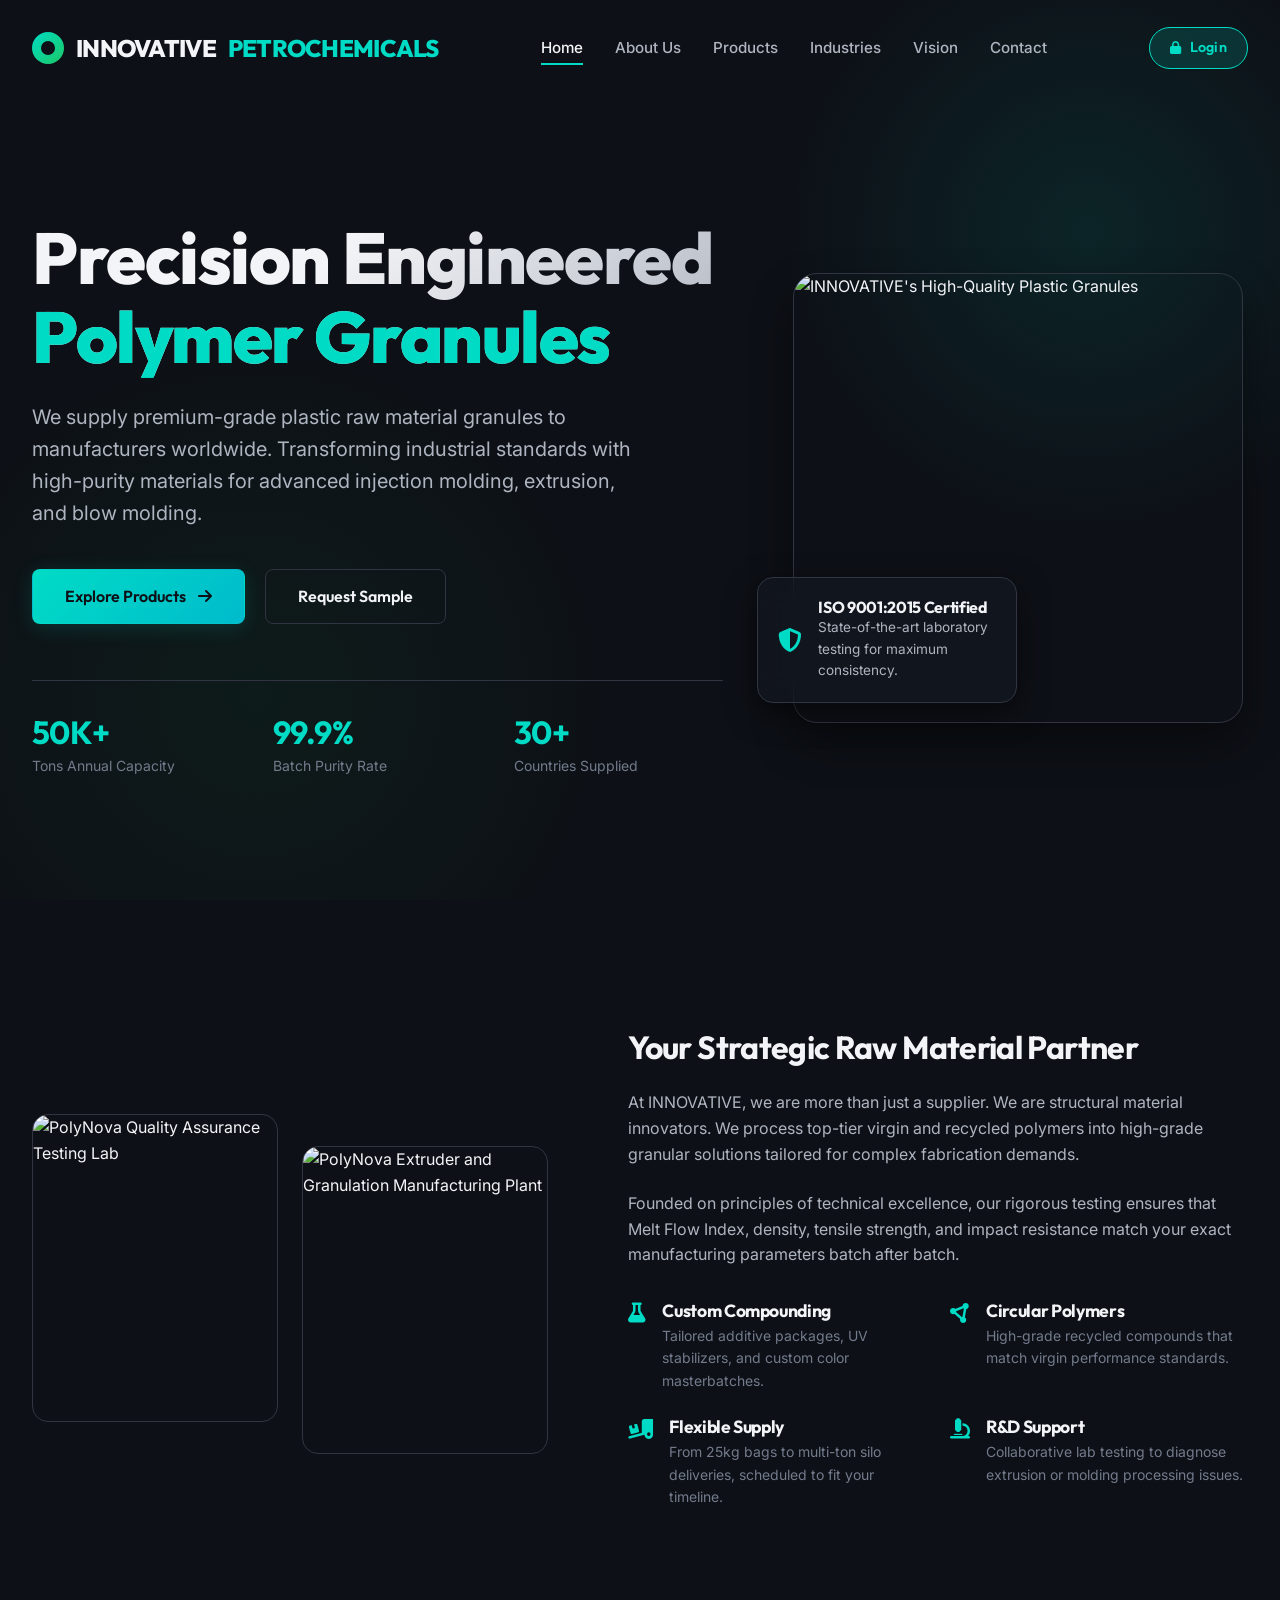
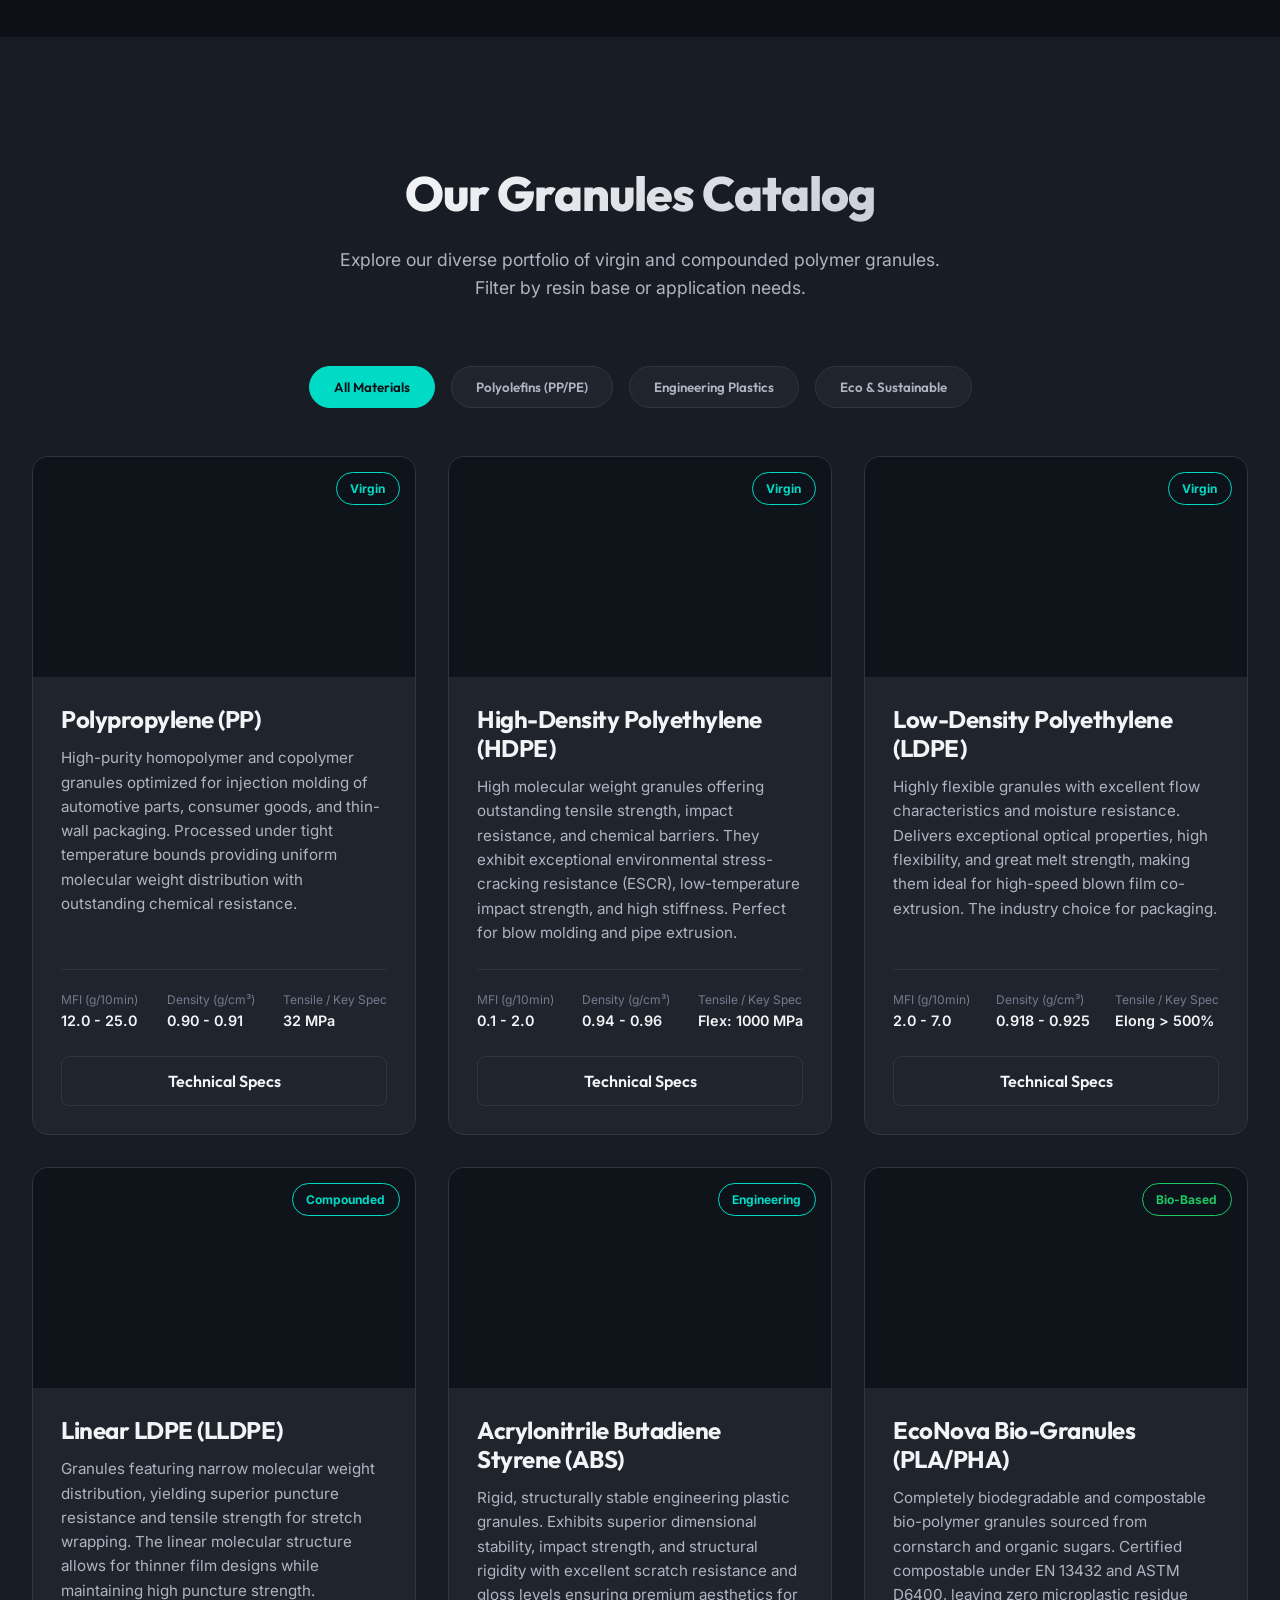
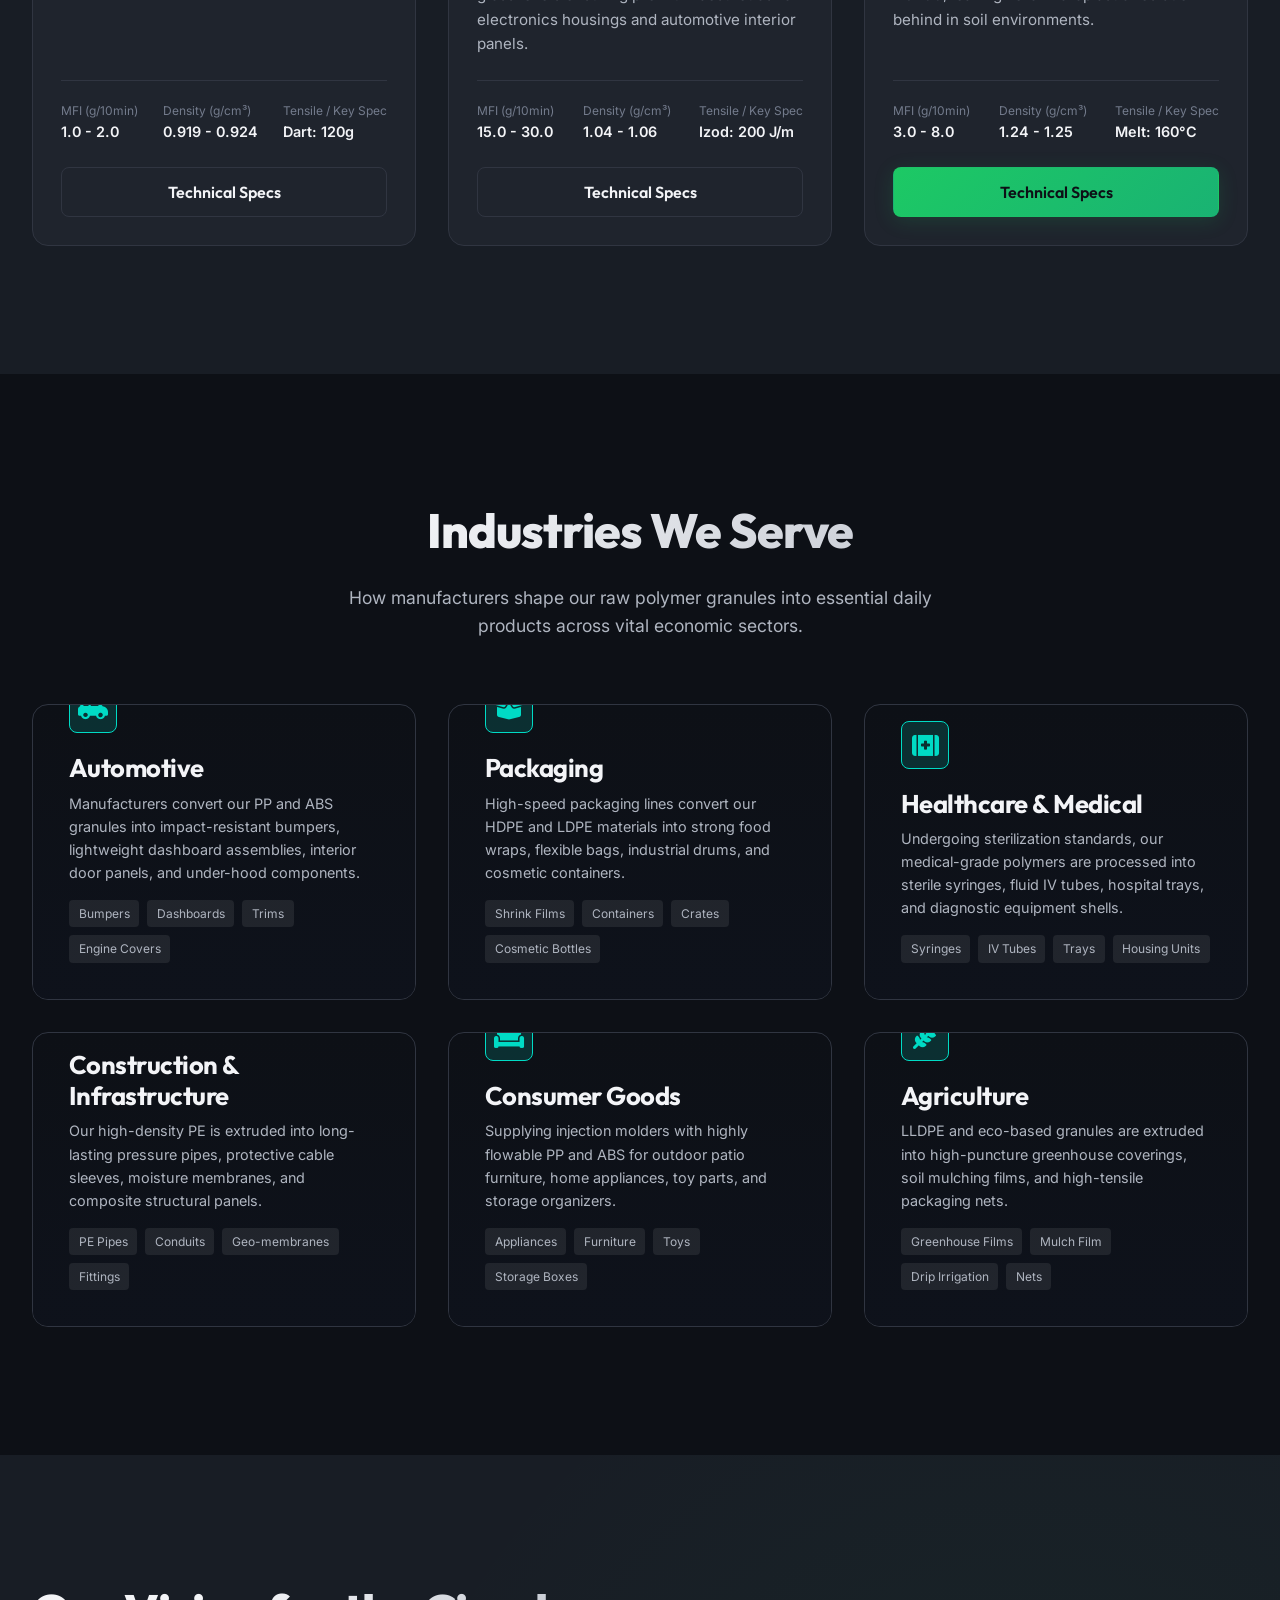
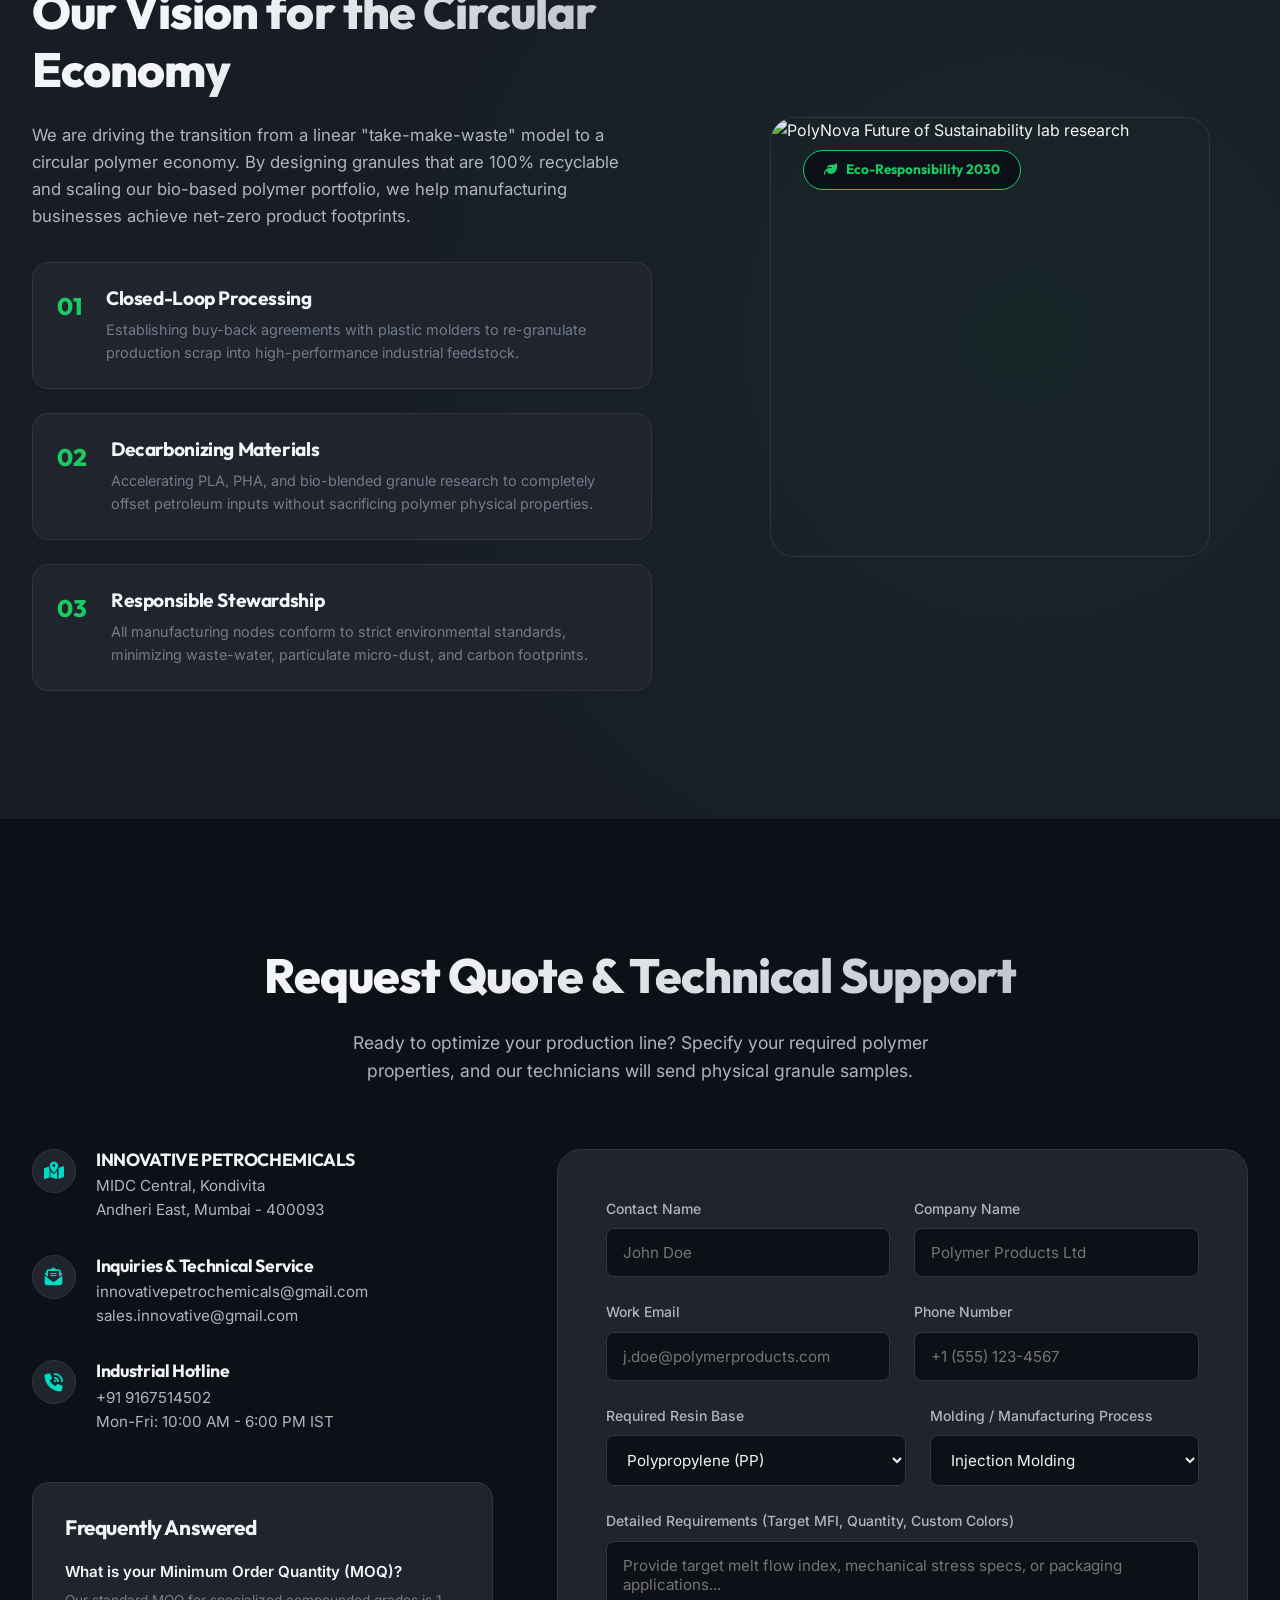
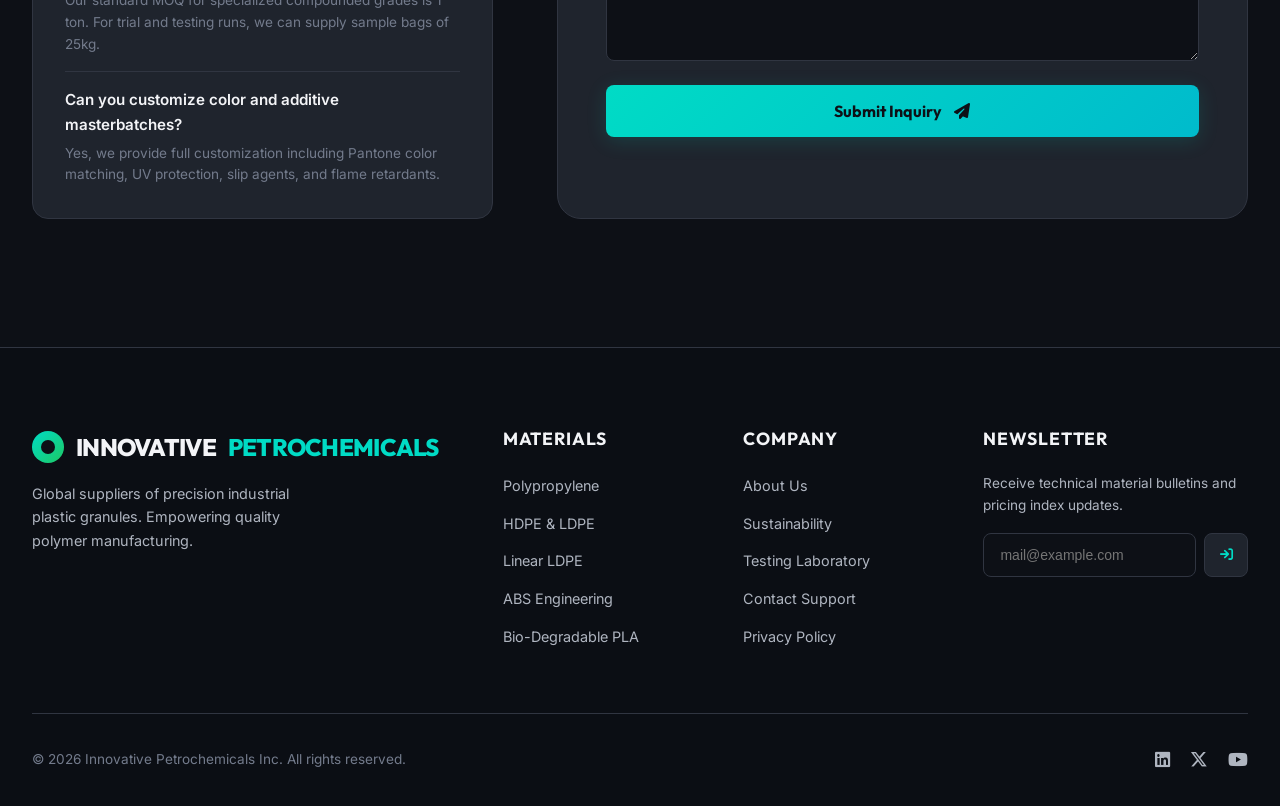
==== commit c93f8f62: "Add files via upload" ====
--- a/index.html
+++ b/index.html
@@ -32,14 +32,21 @@
                     <li><a href="#industries" class="nav-link">Industries</a></li>
                     <li><a href="#vision" class="nav-link">Vision</a></li>
                     <li><a href="#contact" class="nav-link">Contact</a></li>
+                    <li class="mobile-login"><a href="admin-login.html" class="btn-login" style="display:inline-flex;"><i class="fa-solid fa-lock"></i><span>Admin Login</span></a></li>
                 </ul>
             </nav>
 
-            <button class="menu-toggle" id="menu-toggle" aria-label="Toggle Navigation Menu">
-                <span></span>
-                <span></span>
-                <span></span>
-            </button>
+            <div class="header-right">
+                <a href="admin-login.html" class="btn-login" id="btn-login" aria-label="Admin Login">
+                    <i class="fa-solid fa-lock"></i>
+                    <span>Login</span>
+                </a>
+                <button class="menu-toggle" id="menu-toggle" aria-label="Toggle Navigation Menu">
+                    <span></span>
+                    <span></span>
+                    <span></span>
+                </button>
+            </div>
         </div>
     </header>
 
@@ -162,175 +169,9 @@
                 <button class="filter-btn" data-filter="eco">Eco & Sustainable</button>
             </div>
 
-            <!-- Products Grid -->
+            <!-- Products Grid — populated dynamically by app.js from localStorage -->
             <div class="products-grid reveal" id="products-grid">
-                <!-- PP Card -->
-                <div class="product-card" data-category="polyolefins" data-product-id="pp">
-                    <div class="product-img-wrapper">
-                        <span class="product-badge">Virgin</span>
-                        <img src="assets/hero_granules.png" alt="Polypropylene Granules">
-                    </div>
-                    <div class="product-info">
-                        <h3>Polypropylene (PP)</h3>
-                        <p>High-purity homopolymer and copolymer granules optimized for injection molding of automotive
-                            parts, consumer goods, and thin-wall packaging.</p>
-                        <div class="product-specs-summary">
-                            <div class="spec-brief">
-                                <span class="spec-label">MFI (g/10min)</span>
-                                <span class="spec-val">12.0 - 25.0</span>
-                            </div>
-                            <div class="spec-brief">
-                                <span class="spec-label">Density (g/cm³)</span>
-                                <span class="spec-val">0.90 - 0.91</span>
-                            </div>
-                            <div class="spec-brief">
-                                <span class="spec-label">Tensile Yield</span>
-                                <span class="spec-val">32 MPa</span>
-                            </div>
-                        </div>
-                        <button class="btn btn-secondary open-modal-btn">Technical Specs</button>
-                    </div>
-                </div>
-
-                <!-- HDPE Card -->
-                <div class="product-card" data-category="polyolefins" data-product-id="hdpe">
-                    <div class="product-img-wrapper">
-                        <span class="product-badge">Virgin</span>
-                        <img src="assets/about_lab.png" alt="High-Density Polyethylene Granules">
-                    </div>
-                    <div class="product-info">
-                        <h3>High-Density Polyethylene (HDPE)</h3>
-                        <p>High molecular weight granules offering outstanding tensile strength, impact resistance, and
-                            chemical barriers. Perfect for blow molding and pipe extrusion.</p>
-                        <div class="product-specs-summary">
-                            <div class="spec-brief">
-                                <span class="spec-label">MFI (g/10min)</span>
-                                <span class="spec-val">0.1 - 2.0</span>
-                            </div>
-                            <div class="spec-brief">
-                                <span class="spec-label">Density (g/cm³)</span>
-                                <span class="spec-val">0.94 - 0.96</span>
-                            </div>
-                            <div class="spec-brief">
-                                <span class="spec-label">Flex Strength</span>
-                                <span class="spec-val">1000 MPa</span>
-                            </div>
-                        </div>
-                        <button class="btn btn-secondary open-modal-btn">Technical Specs</button>
-                    </div>
-                </div>
-
-                <!-- LDPE Card -->
-                <div class="product-card" data-category="polyolefins" data-product-id="ldpe">
-                    <div class="product-img-wrapper">
-                        <span class="product-badge">Virgin</span>
-                        <img src="assets/about_factory.png" alt="Low-Density Polyethylene Granules">
-                    </div>
-                    <div class="product-info">
-                        <h3>Low-Density Polyethylene (LDPE)</h3>
-                        <p>Highly flexible granules with excellent flow characteristics and moisture resistance. The
-                            industry choice for high-speed blown film packaging.</p>
-                        <div class="product-specs-summary">
-                            <div class="spec-brief">
-                                <span class="spec-label">MFI (g/10min)</span>
-                                <span class="spec-val">2.0 - 7.0</span>
-                            </div>
-                            <div class="spec-brief">
-                                <span class="spec-label">Density (g/cm³)</span>
-                                <span class="spec-val">0.918 - 0.925</span>
-                            </div>
-                            <div class="spec-brief">
-                                <span class="spec-label">Elongation</span>
-                                <span class="spec-val">&gt; 500%</span>
-                            </div>
-                        </div>
-                        <button class="btn btn-secondary open-modal-btn">Technical Specs</button>
-                    </div>
-                </div>
-
-                <!-- LLDPE Card -->
-                <div class="product-card" data-category="polyolefins" data-product-id="lldpe">
-                    <div class="product-img-wrapper">
-                        <span class="product-badge">Compounded</span>
-                        <img src="assets/hero_granules.png" alt="Linear Low-Density Polyethylene Granules">
-                    </div>
-                    <div class="product-info">
-                        <h3>Linear LDPE (LLDPE)</h3>
-                        <p>Granules featuring narrow molecular weight distribution, yielding superior puncture
-                            resistance and tensile strength for stretch wrapping.</p>
-                        <div class="product-specs-summary">
-                            <div class="spec-brief">
-                                <span class="spec-label">MFI (g/10min)</span>
-                                <span class="spec-val">1.0 - 2.0</span>
-                            </div>
-                            <div class="spec-brief">
-                                <span class="spec-label">Density (g/cm³)</span>
-                                <span class="spec-val">0.919 - 0.924</span>
-                            </div>
-                            <div class="spec-brief">
-                                <span class="spec-label">Dart Impact</span>
-                                <span class="spec-val">120 g</span>
-                            </div>
-                        </div>
-                        <button class="btn btn-secondary open-modal-btn">Technical Specs</button>
-                    </div>
-                </div>
-
-                <!-- ABS Card -->
-                <div class="product-card" data-category="engineering" data-product-id="abs">
-                    <div class="product-img-wrapper">
-                        <span class="product-badge">Engineering</span>
-                        <img src="assets/about_lab.png" alt="Acrylonitrile Butadiene Styrene Granules">
-                    </div>
-                    <div class="product-info">
-                        <h3>Acrylonitrile Butadiene Styrene (ABS)</h3>
-                        <p>Rigid, structurally stable engineering plastic granules. Offers superior impact toughness,
-                            heat resistance, and excellent surface finishes for housing units.</p>
-                        <div class="product-specs-summary">
-                            <div class="spec-brief">
-                                <span class="spec-label">MFI (g/10min)</span>
-                                <span class="spec-val">15.0 - 30.0</span>
-                            </div>
-                            <div class="spec-brief">
-                                <span class="spec-label">Density (g/cm³)</span>
-                                <span class="spec-val">1.04 - 1.06</span>
-                            </div>
-                            <div class="spec-brief">
-                                <span class="spec-label">Izod Impact</span>
-                                <span class="spec-val">200 J/m</span>
-                            </div>
-                        </div>
-                        <button class="btn btn-secondary open-modal-btn">Technical Specs</button>
-                    </div>
-                </div>
-
-                <!-- EcoPolymer Card -->
-                <div class="product-card eco" data-category="eco" data-product-id="eco">
-                    <div class="product-img-wrapper">
-                        <span class="product-badge">Bio-Based</span>
-                        <img src="assets/about_factory.png" alt="Eco-conscious compostable polymer granules">
-                    </div>
-                    <div class="product-info">
-                        <h3>EcoNova Bio-Granules (PLA/PHA)</h3>
-                        <p>Completely biodegradable and compostable bio-polymer granules sourced from cornstarch and
-                            organic sugars. Designed to reduce fossil fuel dependency.</p>
-                        <div class="product-specs-summary">
-                            <div class="spec-brief">
-                                <span class="spec-label">MFI (g/10min)</span>
-                                <span class="spec-val">3.0 - 8.0</span>
-                            </div>
-                            <div class="spec-brief">
-                                <span class="spec-label">Density (g/cm³)</span>
-                                <span class="spec-val">1.24 - 1.25</span>
-                            </div>
-                            <div class="spec-brief">
-                                <span class="spec-label">Melting Pt</span>
-                                <span class="spec-val">160 °C</span>
-                            </div>
-                        </div>
-                        <button class="btn btn-green open-modal-btn">Technical Specs</button>
-                    </div>
-                </div>
+                <!-- Cards injected by JavaScript -->
             </div>
         </div>
     </section>
@@ -344,123 +185,9 @@
                     products across vital economic sectors.</p>
             </div>
 
-            <div class="industries-grid">
-                <!-- Automotive -->
-                <div class="industry-card reveal">
-                    <img src="assets/industry_auto.png" alt="Automotive Polymer Applications">
-                    <div class="industry-content">
-                        <div class="industry-icon">
-                            <i class="fa-solid fa-car-side"></i>
-                        </div>
-                        <h3>Automotive</h3>
-                        <p class="industry-desc">Manufacturers convert our PP and ABS granules into impact-resistant
-                            bumpers, lightweight dashboard assemblies, interior door panels, and under-hood components.
-                        </p>
-                        <div class="industry-products-tags">
-                            <span class="tag">Bumpers</span>
-                            <span class="tag">Dashboards</span>
-                            <span class="tag">Trims</span>
-                            <span class="tag">Engine Covers</span>
-                        </div>
-                    </div>
-                </div>
-
-                <!-- Packaging -->
-                <div class="industry-card reveal">
-                    <img src="assets/industry_packaging.png" alt="Packaging Polymer Applications">
-                    <div class="industry-content">
-                        <div class="industry-icon">
-                            <i class="fa-solid fa-box-open"></i>
-                        </div>
-                        <h3>Packaging</h3>
-                        <p class="industry-desc">High-speed packaging lines convert our HDPE and LDPE materials into
-                            strong food wraps, flexible bags, industrial drums, and cosmetic containers.</p>
-                        <div class="industry-products-tags">
-                            <span class="tag">Shrink Films</span>
-                            <span class="tag">Containers</span>
-                            <span class="tag">Crates</span>
-                            <span class="tag">Cosmetic Bottles</span>
-                        </div>
-                    </div>
-                </div>
-
-                <!-- Medical -->
-                <div class="industry-card reveal">
-                    <img src="assets/industry_medical.png" alt="Medical Polymer Applications">
-                    <div class="industry-content">
-                        <div class="industry-icon">
-                            <i class="fa-solid fa-kit-medical"></i>
-                        </div>
-                        <h3>Healthcare & Medical</h3>
-                        <p class="industry-desc">Undergoing sterilization standards, our medical-grade polymers are
-                            processed into sterile syringes, fluid IV tubes, hospital trays, and diagnostic equipment
-                            shells.</p>
-                        <div class="industry-products-tags">
-                            <span class="tag">Syringes</span>
-                            <span class="tag">IV Tubes</span>
-                            <span class="tag">Trays</span>
-                            <span class="tag">Housing Units</span>
-                        </div>
-                    </div>
-                </div>
-
-                <!-- Construction -->
-                <div class="industry-card reveal" style="background: linear-gradient(135deg, #101622, #182335);">
-                    <!-- Fallback stylish geometric background if image fails -->
-                    <div class="industry-content" style="transform: translateY(0);">
-                        <div class="industry-icon" style="opacity: 1; transform: scale(1);">
-                            <i class="fa-solid fa-building"></i>
-                        </div>
-                        <h3>Construction & Infrastructure</h3>
-                        <p class="industry-desc" style="opacity: 1;">Our high-density PE is extruded into long-lasting
-                            pressure pipes, protective cable sleeves, moisture membranes, and composite structural
-                            panels.</p>
-                        <div class="industry-products-tags" style="opacity: 1;">
-                            <span class="tag">PE Pipes</span>
-                            <span class="tag">Conduits</span>
-                            <span class="tag">Geo-membranes</span>
-                            <span class="tag">Fittings</span>
-                        </div>
-                    </div>
-                </div>
-
-                <!-- Consumer Goods -->
-                <div class="industry-card reveal" style="background: linear-gradient(135deg, #101622, #1b202d);">
-                    <div class="industry-content" style="transform: translateY(0);">
-                        <div class="industry-icon" style="opacity: 1; transform: scale(1);">
-                            <i class="fa-solid fa-couch"></i>
-                        </div>
-                        <h3>Consumer Goods</h3>
-                        <p class="industry-desc" style="opacity: 1;">Supplying injection molders with highly flowable PP
-                            and ABS for outdoor patio furniture, home appliances, toy parts, and storage organizers.</p>
-                        <div class="industry-products-tags" style="opacity: 1;">
-                            <span class="tag">Appliances</span>
-                            <span class="tag">Furniture</span>
-                            <span class="tag">Toys</span>
-                            <span class="tag">Storage Boxes</span>
-                        </div>
-                    </div>
-                </div>
-
-                <!-- Agriculture -->
-                <div class="industry-card reveal" style="background: linear-gradient(135deg, #0e1b18, #182a25);">
-                    <div class="industry-content" style="transform: translateY(0);">
-                        <div class="industry-icon"
-                            style="opacity: 1; transform: scale(1); border-color: var(--accent-green); background: var(--accent-green-glow);">
-                            <i class="fa-solid fa-wheat-awn" style="color: var(--accent-green);"></i>
-                        </div>
-                        <h3>Agriculture</h3>
-                        <p class="industry-desc" style="opacity: 1;">LLDPE and eco-based granules are extruded into
-                            high-puncture greenhouse coverings, soil mulching films, and high-tensile packaging nets.
-                        </p>
-                        <div class="industry-products-tags" style="opacity: 1;">
-                            <span class="tag">Greenhouse Films</span>
-                            <span class="tag">Mulch Film</span>
-                            <span class="tag">Drip Irrigation</span>
-                            <span class="tag">Nets</span>
-                        </div>
-                    </div>
-                </div>
+            <!-- Industries Grid — populated dynamically by app.js from localStorage -->
+            <div class="industries-grid" id="industries-grid">
+                <!-- Cards injected by JavaScript -->
             </div>
         </div>
     </section>
@@ -551,7 +278,7 @@
                             <i class="fa-solid fa-phone-volume"></i>
                             <div>
                                 <h4>Industrial Hotline</h4>
-                                <p>+1 (800) 555-POLY (7659)<br>Mon-Fri: 8:00 AM - 6:00 PM EST</p>
+                                <p>+91 9167514502<br>Mon-Fri: 10:00 AM - 6:00 PM IST</p>
                             </div>
                         </div>
                     </div>
@@ -647,7 +374,7 @@
                 <div class="footer-brand">
                     <a href="#home" class="logo">
                         <div class="logo-icon"></div>
-                        Poly<span>Nova</span>
+                        INNOVATIVE<span>PETROCHEMICALS</span>
                     </a>
                     <p>Global suppliers of precision industrial plastic granules. Empowering quality polymer
                         manufacturing.</p>
@@ -688,7 +415,7 @@
             </div>
 
             <div class="footer-bottom">
-                <p>&copy; 2026 PolyNova Materials Inc. All rights reserved.</p>
+                <p>&copy; 2026 Innovative Petrochemicals Inc. All rights reserved.</p>
                 <div class="footer-socials">
                     <a href="#" aria-label="PolyNova LinkedIn"><i class="fa-brands fa-linkedin"></i></a>
                     <a href="#" aria-label="PolyNova Twitter/X"><i class="fa-brands fa-x-twitter"></i></a>
--- a/style.css
+++ b/style.css
@@ -26,7 +26,7 @@
     
     /* Layout and Spacing */
     --max-width: 1280px;
-    --header-height: 80px;
+    --header-height: 96px;
     --border-radius-sm: 8px;
     --border-radius-md: 16px;
     --border-radius-lg: 24px;
@@ -174,6 +174,49 @@
     border: 1px solid var(--border-color);
 }
 
+/* --- HEADER RIGHT (Login + Hamburger) --- */
+.header-right {
+    display: flex;
+    align-items: center;
+    gap: 1rem;
+}
+
+/* Login Button */
+.btn-login {
+    display: inline-flex;
+    align-items: center;
+    gap: 0.5rem;
+    font-family: var(--font-heading);
+    font-weight: 600;
+    font-size: 0.9rem;
+    padding: 0.55rem 1.25rem;
+    border-radius: 50px;
+    border: 1.5px solid var(--accent-teal);
+    color: var(--accent-teal);
+    background: var(--accent-teal-glow);
+    text-decoration: none;
+    cursor: pointer;
+    transition: var(--transition-fast);
+    white-space: nowrap;
+    letter-spacing: 0.02em;
+}
+
+.btn-login i {
+    font-size: 0.8rem;
+    transition: var(--transition-fast);
+}
+
+.btn-login:hover {
+    background: var(--accent-teal);
+    color: var(--bg-primary);
+    box-shadow: 0 0 20px var(--accent-teal-glow), 0 4px 15px rgba(0,0,0,0.3);
+    transform: translateY(-1px);
+}
+
+.btn-login:hover i {
+    transform: rotate(-15deg);
+}
+
 /* --- HEADER & NAVIGATION --- */
 .header {
     position: fixed;
@@ -271,6 +314,11 @@
 .nav-links a:hover::after,
 .nav-links a.active::after {
     width: 100%;
+}
+
+/* Hide mobile-only login item on desktop */
+.mobile-login {
+    display: none;
 }
 
 /* Mobile Menu Toggle */
@@ -1460,6 +1508,17 @@
         transform: translateX(0);
     }
     
+    /* Hide login button from header on mobile, show in nav overlay */
+    .btn-login {
+        display: none;
+    }
+
+    .nav-links.active ~ .btn-login,
+    .nav-links li.mobile-login {
+        display: flex;
+        align-items: center;
+    }
+    
     .menu-toggle {
         display: block;
     }
